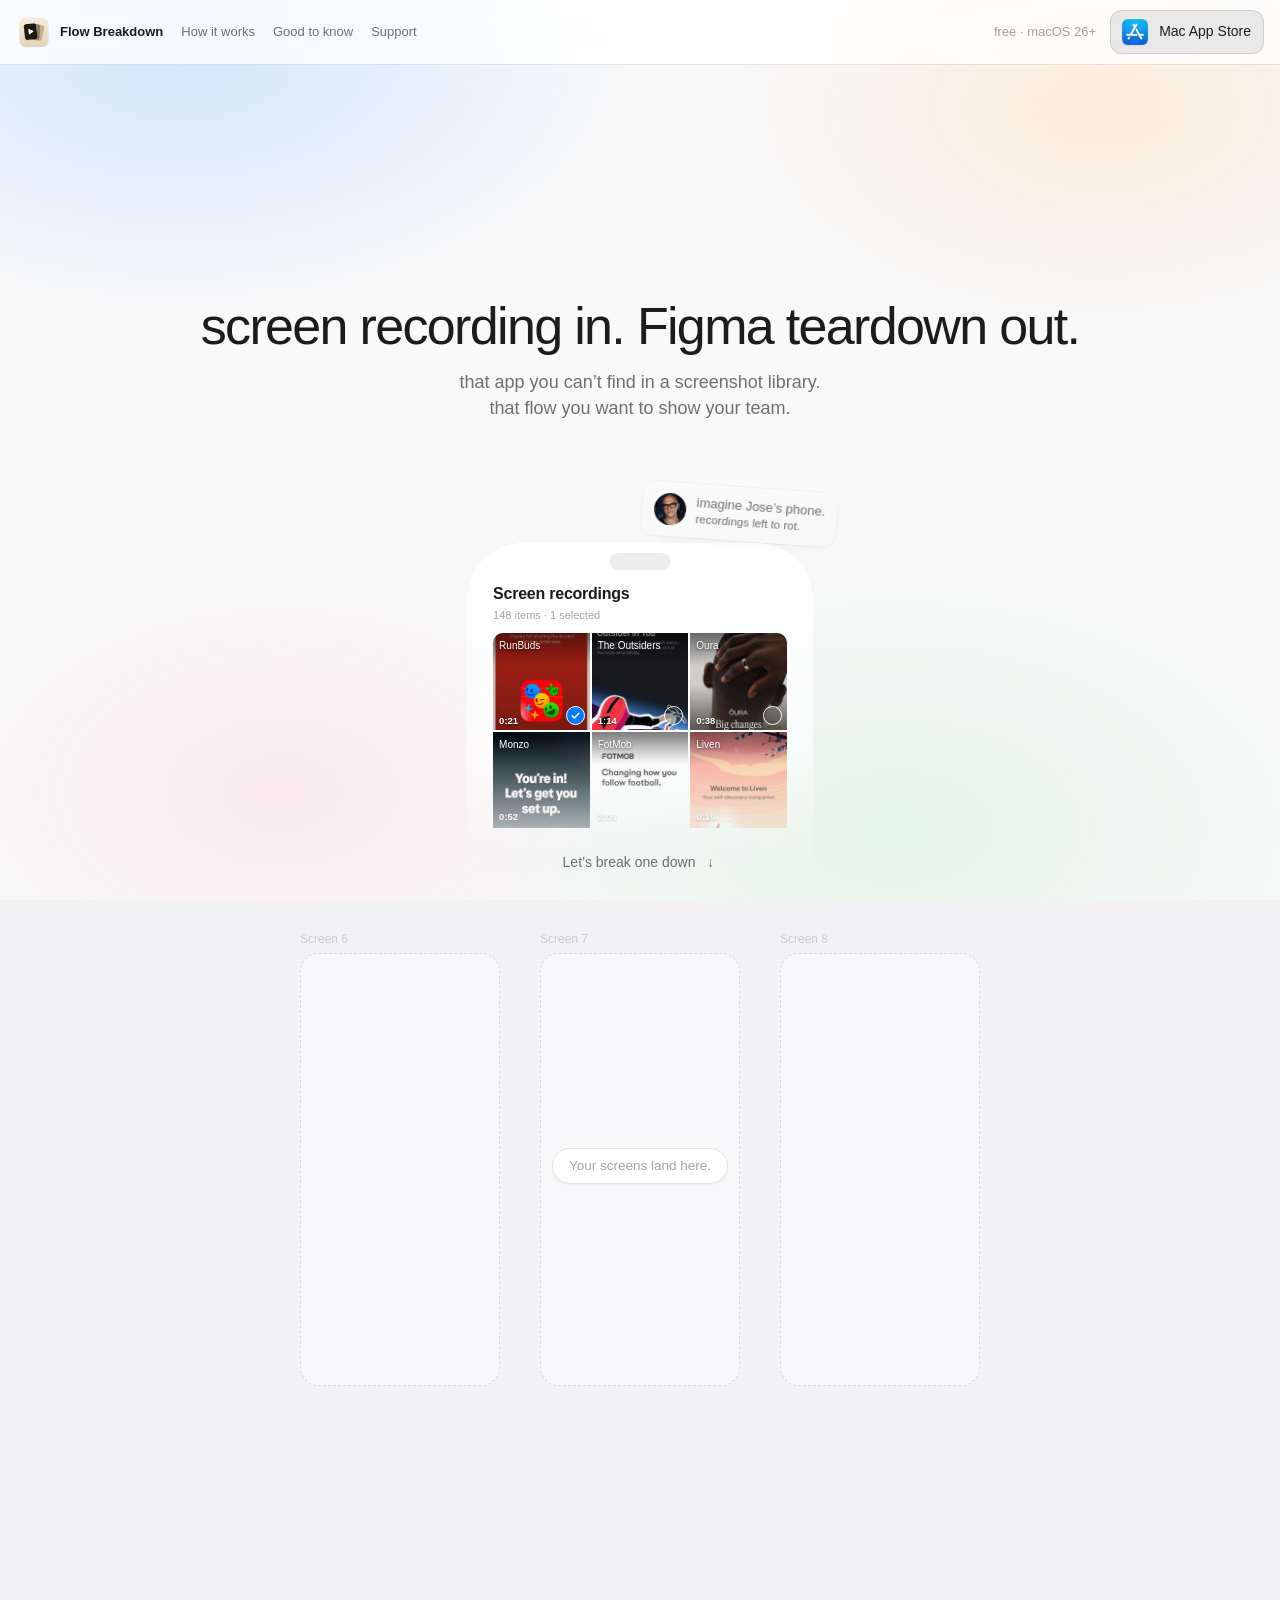
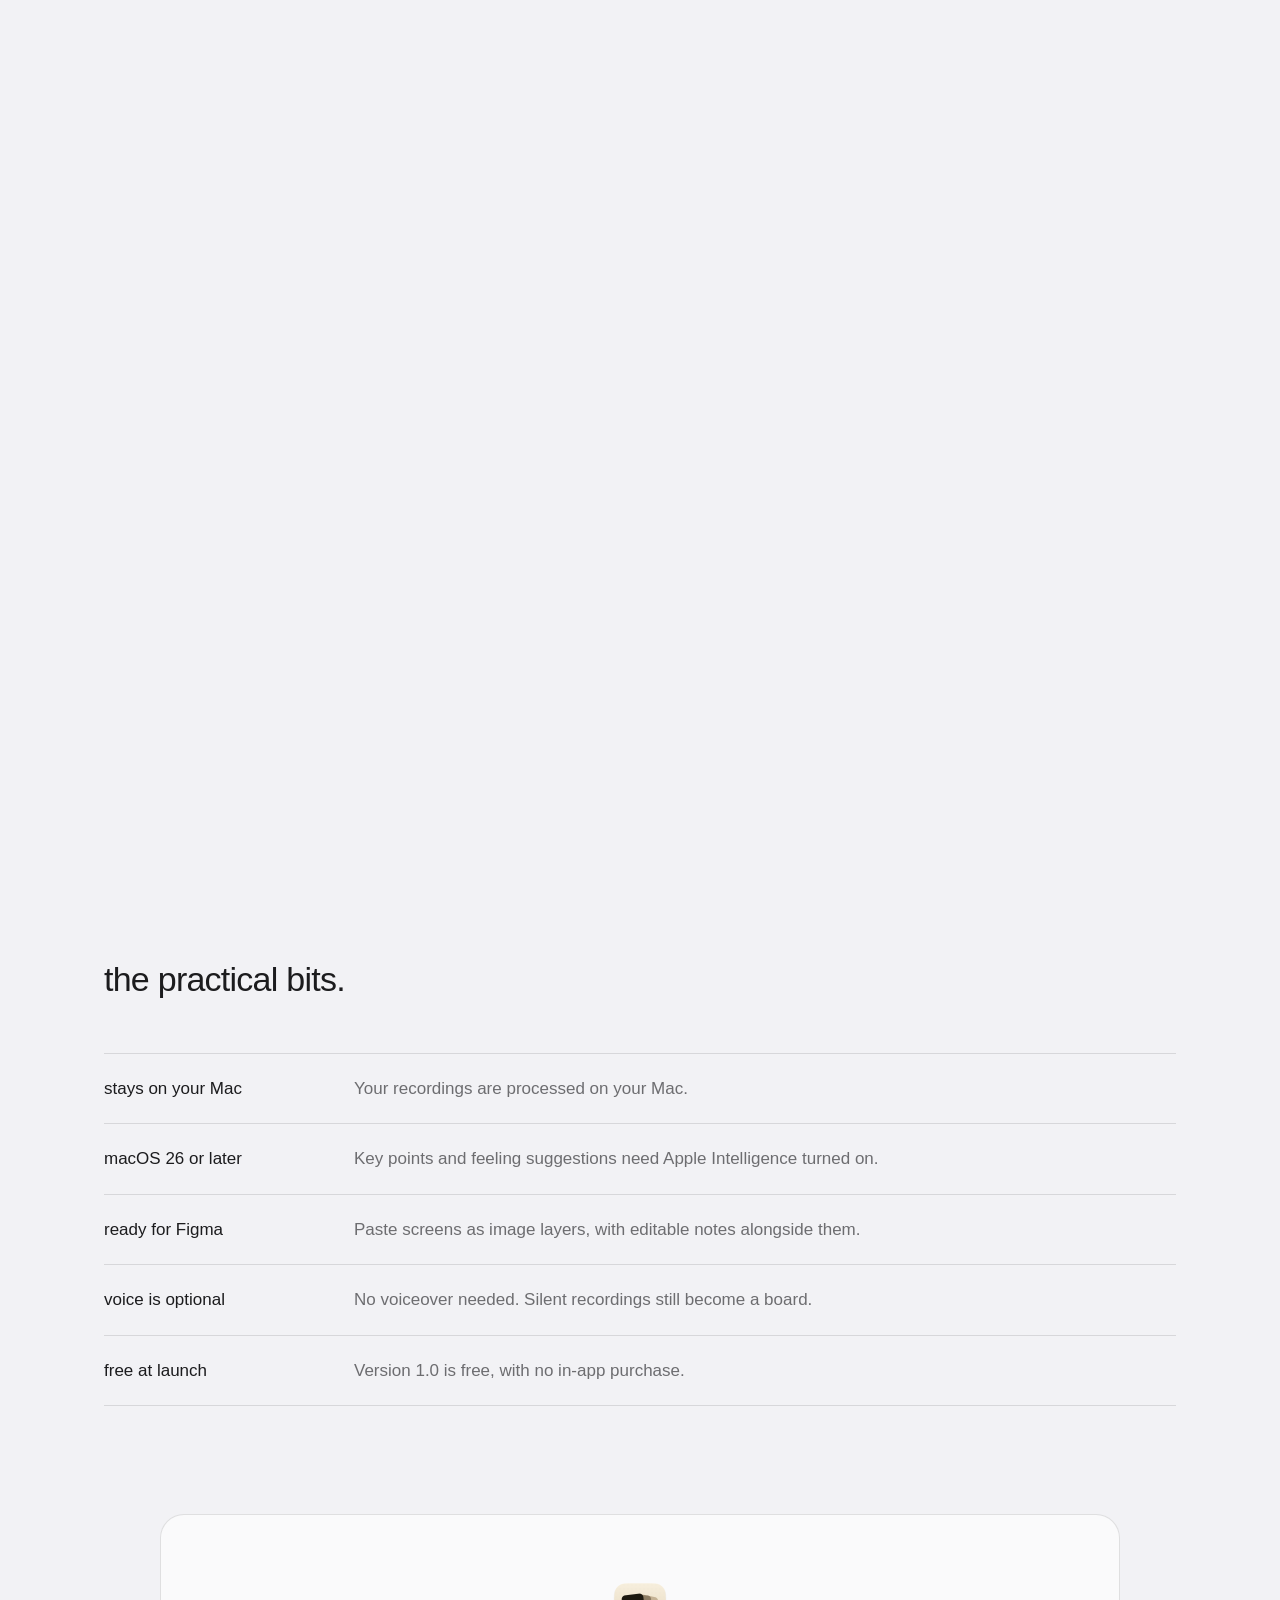
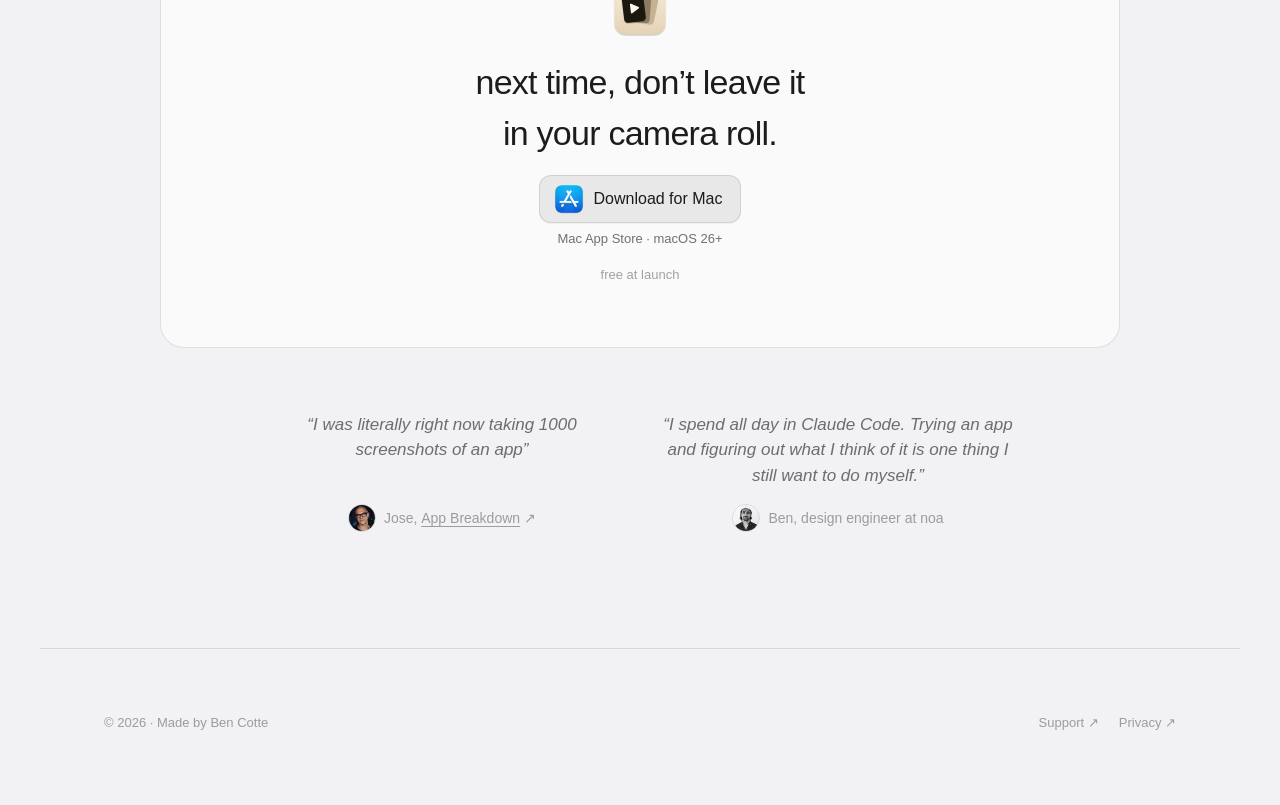
==== index.html @ a6677cf4 "Replace Ben’s testimonial with his personal take on trying apps" ====
<!doctype html>
<html lang="en">
<head>
<meta charset="utf-8">
<meta name="viewport" content="width=device-width, initial-scale=1">
<title>Flow Breakdown — screen recording in. Figma teardown out.</title>
<meta name="description" content="Turn screen recordings into screens you can study, annotate, and share with your team in Figma. Talk while recording to add transcribed notes and an emotion map. A Mac app, free at launch.">
<meta name="theme-color" content="#F2F2F5">
<link rel="icon" href="assets/icon.png">
<link rel="stylesheet" href="styles.css?v=289227aaf66d">
</head>
<body>

<!-- The site nav as a Mac menu bar: honest, because it is a Mac app. -->
<header class="menubar">
  <nav class="menus">
    <img class="mark" src="assets/icon.png" alt="" width="36" height="36">
    <span class="app">Flow Breakdown</span>
    <a href="#zone">How it works</a>
    <a href="#get">Good to know</a>
    <a href="https://bencodev.github.io/flow-breakdown-site/support.html">Support</a>
  </nav>
  <div class="status">
    <span class="req">free · macOS 26+</span>
    <a class="store-button" href="https://apps.apple.com/us/app/flow-breakdown/id6813535098" data-download data-store-link aria-label="Mac App Store — download Flow Breakdown">
      <img class="store-icon" src="assets/app-store-icon.png" alt="" width="32" height="32">
      <span data-download-label>Mac App Store</span>
    </a>
  </div>
</header>

<main>

  <section class="hero">
    <div class="hero-opening">
      <div class="promise">
        <h1>screen recording in. Figma teardown out.</h1>
        <p class="hero-intro">that app you can’t find in a screenshot library.<br>that flow you want to show your team.</p>
      </div>

      <!-- Recording picker: all three choices feed the same scroll-driven extraction. -->
      <div class="zone" id="zone">
        <div class="pin" id="pin">
          <div class="extract" id="extract">

            <!-- The app's own onboarding bevel: EmptyStateView.bevel —
                 an oversized phone bevel cropped by the window. -->
            <div class="bevel" id="phone">
              <i class="island" aria-hidden="true"></i>
              <div class="library">
                <div class="libhdr">
                  <div>
                    <b>Screen recordings</b>
                    <span>148 items · 1 selected</span>
                  </div>
                </div>
                <div class="roll" id="roll">
                  <button class="cell pick" type="button" data-pick="0"
                          aria-pressed="true"
                          aria-label="Use the RunBuds recording">
                    <img src="assets/th_rb1.jpg" alt="" width="200" height="200"><span class="app-name">RunBuds</span>
                    <b>0:21</b>
                    <i class="mark" aria-hidden="true"></i>
                  </button>
                  <button class="cell pick" type="button" data-pick="1"
                          aria-pressed="false"
                          aria-label="Use the The Outsiders recording">
                    <img src="assets/th_outsiders.jpg" alt="" width="200" height="200"><span class="app-name">The Outsiders</span>
                    <b>1:14</b>
                    <i class="mark" aria-hidden="true"></i>
                  </button>
                  <button class="cell pick" type="button" data-pick="2"
                          aria-pressed="false"
                          aria-label="Use the Oura recording">
                    <img src="assets/th_oura.jpg" alt="" width="200" height="200"><span class="app-name">Oura</span>
                    <b>0:38</b>
                    <i class="mark" aria-hidden="true"></i>
                  </button>
                  <figure class="cell"><img src="assets/th_monzo.jpg" alt="" width="200" height="200"><span class="app-name">Monzo</span><b>0:52</b></figure>
                  <figure class="cell"><img src="assets/th_fotmob.jpg" alt="" width="200" height="200"><span class="app-name">FotMob</span><b>2:06</b></figure>
                  <figure class="cell"><img src="assets/th_liven.jpg" alt="" width="200" height="200"><span class="app-name">Liven</span><b>0:19</b></figure>
                </div>
              </div>
            </div>

            <aside class="whose" aria-label="Example camera roll">
              <div class="whose-body">
                <img src="assets/jose.jpg" alt="" width="32" height="32">
                <span class="whose-copy">
                  <b>imagine Jose’s phone.</b>
                  <span>recordings left to rot.</span>
                </span>
              </div>
            </aside>

            <button class="narrative-link" id="breakdown" type="button"><span class="narrative-label">Let’s break one down</span><span class="narrative-arrow" aria-hidden="true"><span class="narrative-arrow-wheel"><span class="narrative-arrow-face" style="--arrow-face:0">↓</span><span class="narrative-arrow-face" style="--arrow-face:1">↓</span><span class="narrative-arrow-face" style="--arrow-face:2">↓</span><span class="narrative-arrow-face" style="--arrow-face:3">↓</span><span class="narrative-arrow-face" style="--arrow-face:4">↓</span><span class="narrative-arrow-face" style="--arrow-face:5">↓</span><span class="narrative-arrow-face" style="--arrow-face:6">↓</span><span class="narrative-arrow-face" style="--arrow-face:7">↓</span><span class="narrative-arrow-face" style="--arrow-face:8">↓</span><span class="narrative-arrow-face" style="--arrow-face:9">↓</span><span class="narrative-arrow-face" style="--arrow-face:10">↓</span><span class="narrative-arrow-face" style="--arrow-face:11">↓</span></span></span></button>
          </div>
        </div>
      </div>
    </div>

    <!-- The story: the stage pins while scroll drives the beats — voice, feelings,
         canvas, copy-to-figma. Every overlay is opacity:0 in CSS, so the no-JS
         page (and reduced motion) is simply the clean finished board. -->
    <div class="storyzone" id="storyzone">
      <div class="stage" id="stage">
        <div class="glass" id="glass" aria-hidden="true"></div>

        <!-- The end state, in HTML. JS rewinds it to the phone and plays forward. -->
        <div class="board" id="board">
            <svg class="lane" id="lane" aria-hidden="true"><path id="lanePath"></path></svg>
            <p class="waiting" id="waiting" aria-hidden="true">Your screens land here.</p>
            <ol class="flow" id="flow">
              <li class="slot">
                <span class="chip kept" style="--offset:0"><svg class="face" viewBox="0 0 20 20" aria-hidden="true"><circle cx="10" cy="10" r="10" fill="#34C759" fill-opacity="0.16"/><path d="M6 11.2L14 11.2Q14 15.6 10 15.6Q6 15.6 6 11.2Z" fill="var(--delighted)"/><path d="M5.2 8.8Q6.7 6.6 8.2 8.8M11.8 8.8Q13.3 6.6 14.8 8.8" fill="none" stroke="var(--delighted)" stroke-width="1.3" stroke-linecap="round" stroke-linejoin="round"/></svg>Delighted</span>
                <span class="label">Screen 6</span>
                <div class="cardbox">
                  <div class="ghost" aria-hidden="true"></div>
                  <div class="card" data-rot="-6.2" data-dx="-9" data-dy="5">
                    <img src="assets/card1.jpg" srcset="assets/card1.jpg 1x, assets/card1@2x.jpg 2x" alt="RunBuds — Screen 6" width="400" height="866">
                  </div>
                </div>
                <p class="note"><b>Voice · 0:12</b><span>“Oh, nice. That’s pretty cool.”</span></p>
              </li>
              <li class="slot">
                <span class="chip sug" style="--offset:12"><svg class="face" viewBox="0 0 20 20" aria-hidden="true"><circle cx="10" cy="10" r="10" fill="#FFCC00" fill-opacity="0.16"/><ellipse cx="7.6" cy="9.2" rx="1.1" ry="1.35" fill="var(--confused)"/><ellipse cx="12.4" cy="9.2" rx="1.1" ry="1.35" fill="var(--confused)"/><path d="M11.2 6.1L14.6 5.1M6.6 14Q8.4 12.4 10 13.4Q11.6 14.4 13.4 12.8" fill="none" stroke="var(--confused)" stroke-width="1.3" stroke-linecap="round" stroke-linejoin="round"/></svg>Confused</span>
                <span class="label">Screen 7</span>
                <div class="cardbox">
                  <div class="ghost" aria-hidden="true"></div>
                  <div class="card" data-rot="5.1" data-dx="7" data-dy="-6">
                    <img src="assets/card2.jpg" srcset="assets/card2.jpg 1x, assets/card2@2x.jpg 2x" alt="RunBuds — Screen 7" width="400" height="866">
                  </div>
                </div>
                <p class="note"><b>Voice · 0:15</b><span>“I’m not sure what this is about.”</span></p>
              </li>
              <li class="slot">
                <span class="chip kept" style="--offset:8"><svg class="face" viewBox="0 0 20 20" aria-hidden="true"><circle cx="10" cy="10" r="10" fill="#AEAEB2" fill-opacity="0.16"/><ellipse cx="7.6" cy="8.8" rx="1.1" ry="1.35" fill="var(--meh)"/><ellipse cx="12.4" cy="8.8" rx="1.1" ry="1.35" fill="var(--meh)"/><path d="M6.8 13.4L13.2 13.4" fill="none" stroke="var(--meh)" stroke-width="1.3" stroke-linecap="round" stroke-linejoin="round"/></svg>Meh</span>
                <span class="label">Screen 8</span>
                <div class="cardbox">
                  <div class="ghost" aria-hidden="true"></div>
                  <div class="card" data-rot="-2.8" data-dx="2" data-dy="8">
                    <img src="assets/card3.jpg" srcset="assets/card3.jpg 1x, assets/card3@2x.jpg 2x" alt="RunBuds — Screen 8" width="400" height="866">
                  </div>
                </div>
                <p class="note"><b>Voice · 0:17</b><span>“Okay, last step.”</span></p>
              </li>
            </ol>
          </div>

        <!-- beat 2 · voice -->
        <div class="focus" id="focus" aria-hidden="true">
          <b id="focusTime">Voice · 0:15</b>
          <q id="focusQuote">I’m not sure what this is about.</q>
          <svg class="wave" viewBox="0 0 216 32" aria-hidden="true"></svg>
        </div>

        <!-- beat 4 · annotations -->
        <i class="ring" id="ring" aria-hidden="true"></i>
        <svg class="arrow" id="arrow" viewBox="0 0 130 90" aria-hidden="true">
          <path d="M118 8 C 92 30, 50 34, 18 62 M30 52 L14 66 L34 70"
                fill="none" stroke-linecap="round" stroke-linejoin="round"/>
        </svg>
        <span class="scribble" id="scribble" aria-hidden="true">second confirm?</span>

        <!-- beat 5 · everything selected -->
        <div class="marquee" id="marquee" aria-hidden="true"><i></i><i></i><i></i><i></i></div>

        <div class="storyfoot">
          <p class="cap scap" data-beat="0">drop in a recording. get the flow, screen by screen.</p>
          <p class="cap scap" data-beat="1">your words, next to the right screen.</p>
          <p class="cap scap" data-beat="2">your reactions, mapped across the flow.</p>
          <p class="cap scap" data-beat="3">move things around. circle something. leave a thought.</p>
          <p class="cap scap" data-beat="4"><span class="copy-caption-desktop">one board to talk through with your team.</span><span class="copy-caption-mobile">now your turn.<br>get Flow Breakdown for Mac.</span></p>
          <button class="narrative-link story-next" id="story-next" type="button" hidden><span class="narrative-label" id="story-next-label">Talked while recording?</span><span class="narrative-arrow" aria-hidden="true"><span class="narrative-arrow-wheel"><span class="narrative-arrow-face" style="--arrow-face:0">↓</span><span class="narrative-arrow-face" style="--arrow-face:1">↓</span><span class="narrative-arrow-face" style="--arrow-face:2">↓</span><span class="narrative-arrow-face" style="--arrow-face:3">↓</span><span class="narrative-arrow-face" style="--arrow-face:4">↓</span><span class="narrative-arrow-face" style="--arrow-face:5">↓</span><span class="narrative-arrow-face" style="--arrow-face:6">↓</span><span class="narrative-arrow-face" style="--arrow-face:7">↓</span><span class="narrative-arrow-face" style="--arrow-face:8">↓</span><span class="narrative-arrow-face" style="--arrow-face:9">↓</span><span class="narrative-arrow-face" style="--arrow-face:10">↓</span><span class="narrative-arrow-face" style="--arrow-face:11">↓</span></span></span></button>
          <a class="store-button ctafig" id="ctafig" href="#download"><img class="store-icon" src="assets/figma-icon.png" alt="" width="34" height="34"><span id="ctalabel">Copy this example to Figma</span></a>
          <p class="cap copy-feedback" id="copy-feedback" role="status" hidden></p>
          <section class="post-copy" id="post-copy" aria-labelledby="your-turn" hidden>
            <p class="copy-confirmation" id="copy-confirmation" role="status"></p>
            <h2 id="your-turn" tabindex="-1">now your turn.</h2>
            <p class="your-recording">try it with your own recording.</p>
            <a class="store-button download-cta" href="https://apps.apple.com/us/app/flow-breakdown/id6813535098" data-download aria-label="Download for Mac — get Flow Breakdown on the Mac App Store">
              <img class="store-icon" src="assets/app-store-icon.png" alt="" width="30" height="30">
              <span data-download-label>Download for Mac</span>
            </a>
          </section>
          <div class="mates" aria-hidden="true">
            <span class="mate m1"><span class="p"><svg viewBox="0 0 14 16"><path d="M1 1l4.2 13 2.1-5.6L13 6.3Z"/></svg><i>Mia</i></span></span>
            <span class="mate m2"><span class="p"><svg viewBox="0 0 14 16"><path d="M1 1l4.2 13 2.1-5.6L13 6.3Z"/></svg><i>Sam</i></span></span>
            <span class="mate m3"><span class="p"><svg viewBox="0 0 14 16"><path d="M1 1l4.2 13 2.1-5.6L13 6.3Z"/></svg><i>Leo</i></span></span>
          </div>
        </div>
      </div>
    </div>
  </section>

  <section class="band" id="get">
    <h2>the practical bits.</h2>
    <dl class="details">
      <div><dt>stays on your Mac</dt><dd>Your recordings are processed on your Mac.</dd></div>
      <div><dt>macOS 26 or later</dt><dd>Key points and feeling suggestions need Apple Intelligence turned on.</dd></div>
      <div><dt>ready for Figma</dt><dd>Paste screens as image layers, with editable notes alongside them.</dd></div>
      <div><dt>voice is optional</dt><dd>No voiceover needed. Silent recordings still become a board.</dd></div>
      <div><dt>free at launch</dt><dd>Version 1.0 is free, with no in-app purchase.</dd></div>
    </dl>
  </section>

  <section class="band close" id="download">
    <div class="cta">
      <img src="assets/icon.png" alt="" width="64" height="64">
      <h2>next time, don’t leave it<br>in your camera roll.</h2>
      <div class="store-download">
        <a class="store-button download-cta" href="https://apps.apple.com/us/app/flow-breakdown/id6813535098" data-download aria-label="Download for Mac — get Flow Breakdown on the Mac App Store">
          <img class="store-icon" src="assets/app-store-icon.png" alt="" width="34" height="34">
          <span data-download-label>Download for Mac</span>
        </a>
        <p class="store-note">Mac App Store · macOS 26+</p>
      </div>
      <p class="fine">free at launch</p>
    </div>
    <div class="testimonials">
      <figure class="makernote">
        <blockquote>“I was literally right now taking 1000 screenshots of an app”</blockquote>
        <figcaption><img class="quote-avatar" src="assets/jose.jpg" alt="" width="28" height="28" loading="lazy"><span>Jose, <a class="quote-source" href="https://www.youtube.com/@appbreakdownshow" rel="noopener"><span>App Breakdown</span><span aria-hidden="true">↗</span></a></span></figcaption>
      </figure>
      <figure class="makernote">
        <blockquote>“I spend all day in Claude Code. Trying an app and figuring out what I think of it is one thing I still want to do myself.”</blockquote>
        <figcaption><img class="quote-avatar" src="assets/ben-x.jpg" alt="" width="28" height="28" loading="lazy"><span>Ben, design engineer at noa</span></figcaption>
      </figure>
    </div>
  </section>

</main>

<footer>
  <span>© 2026 · Made by Ben Cotte</span>
  <nav>
    <a href="https://bencodev.github.io/flow-breakdown-site/support.html">Support ↗</a>
    <a href="https://bencodev.github.io/flow-breakdown-site/privacy.html">Privacy ↗</a>
  </nav>
</footer>

<dialog class="download-dialog" id="download-dialog" aria-labelledby="download-title" aria-describedby="download-description">
  <div class="download-bar">
    <span>Get Flow Breakdown</span>
    <button type="button" class="download-close" aria-label="Close download dialog" autofocus>×</button>
  </div>
  <div class="download-body">
    <img src="assets/icon.png" alt="" width="48" height="48">
    <h2 id="download-title">Get Flow Breakdown</h2>
    <p id="download-description">It’s a Mac app. Email yourself a link for when you’re back at your desk.</p>
    <form id="download-email-form">
      <label for="download-email">Your email</label>
      <input id="download-email" name="email" type="email" placeholder="you@example.com" autocomplete="email" autocapitalize="off" spellcheck="false" required>
      <button class="btn" type="submit" id="download-send">Open email draft</button>
      <p class="download-help" id="download-help">Opens your email app with the link ready to send to yourself.</p>
    </form>
    <p class="download-feedback" id="download-feedback" role="status" aria-live="polite"></p>
  </div>
</dialog>
<script src="download.js?v=ec5cf0ee1be8"></script>
<script src="app.js?v=2d5b05ae2d62"></script>
</body>
</html>
---- styles.css ----
/* Flow Breakdown — landing v2
   Tokens are the app's own Glass kit values. Keep them in sync with
   macos/Sources/FlowBreakdown/Model/CanvasTypes.swift and the Figma kit. */

:root{
  --canvas:#F2F2F5;
  --surface:#FFFFFF;
  --ink:#1C1C1E;
  --ink-2:rgba(28,28,30,.62);
  --ink-3:rgba(28,28,30,.40);
  --line:rgba(28,28,30,.12);
  --dot:rgba(28,28,30,.16);          /* canvas/dot */
  --accent:#007AFF;                  /* accent/default */
  --lane:#8E8E93;                    /* Feelings.laneLineColor */
  --delighted:#34C759;
  --confused:#A8820A;                /* Feelings.meta ink, darkened for 20pt legibility */
  --meh:#7C7C80;
  --warn:#FF9500;
  --card-shadow:0 8px 22px rgba(0,0,0,.12);   /* SwiftUI radius:11 is a sigma; CSS blur ≈ 2× */
  --sans:-apple-system,"SF Pro Text","SF Pro Display","Helvetica Neue",Helvetica,Arial,sans-serif;
  --mono:ui-monospace,"SF Mono",Menlo,monospace;
  --round:ui-rounded,"SF Pro Rounded","SF Compact Rounded",var(--sans);

  --header-height:65px;
  --story-header-gap:clamp(24px,4svh,40px);
  --story-min-top:calc(var(--header-height) + var(--story-header-gap) + 24px);
  --story-footer-height:200px;
  --card-max:200px;          /* Figma: 200 × 433 */
  --card-ratio:2.165;        /* 433/200 — the ratio every card asset is cut to */
  /* Keep the canvas's 24px overhang clear of the menu, then fit the assets.
     114px covers labels/notes; the footer includes the complete copy follow-up. */
  --card-w:clamp(104px,calc((100svh - var(--story-min-top) - 114px - var(--story-footer-height) - 18px) / var(--card-ratio)),var(--card-max));
  --card-h:calc(var(--card-w) * var(--card-ratio));
  --gap:40px;
  --pad:clamp(20px,5vw,120px);
  --milk:rgba(255,255,255,.5);       /* the frost sheet's own body */
}

@media (prefers-color-scheme:dark){
  :root:not([data-theme="light"]){
    --canvas:#161618; --surface:#212124; --ink:#F2F2F5;
    --ink-2:rgba(242,242,245,.62); --ink-3:rgba(242,242,245,.38);
    --line:rgba(242,242,245,.14); --dot:rgba(242,242,245,.14);
    --accent:#0A84FF; --lane:#98989E; --confused:#E0B341; --meh:#9B9BA0;
    --card-shadow:0 10px 26px rgba(0,0,0,.5);
    --milk:rgba(20,20,23,.55);
  }
}
:root[data-theme="dark"]{
  --canvas:#161618; --surface:#212124; --ink:#F2F2F5;
  --ink-2:rgba(242,242,245,.62); --ink-3:rgba(242,242,245,.38);
  --line:rgba(242,242,245,.14); --dot:rgba(242,242,245,.14);
  --accent:#0A84FF; --lane:#98989E; --confused:#E0B341; --meh:#9B9BA0;
  --card-shadow:0 10px 26px rgba(0,0,0,.5);
  --milk:rgba(20,20,23,.55);
}

*{box-sizing:border-box;margin:0;padding:0}
html{scroll-behavior:smooth}
html,body{overflow-x:clip}   /* the screen strip runs past the viewport */

/* Soft colour and a milk tint form a static background. A viewport-sized live
   backdrop blur forced the browser to recompose it alongside every scroll frame.
   Keep real backdrop blur local to the menu and small credit card. */
body{
  isolation:isolate;
  background:var(--canvas);
  color:var(--ink);
  font-family:var(--sans);
  -webkit-font-smoothing:antialiased;
  line-height:1.5;
}
body::before{
  content:"";position:fixed;inset:0;z-index:-1;pointer-events:none;
  background:
    linear-gradient(var(--milk),var(--milk)),
    radial-gradient(52% 42% at 14% 6%,  rgba(0,122,255,.32), transparent 68%),
    radial-gradient(44% 38% at 86% 12%, rgba(255,149,0,.26), transparent 66%),
    radial-gradient(50% 42% at 70% 92%, rgba(52,199,89,.22), transparent 66%),
    radial-gradient(40% 36% at 22% 88%, rgba(255,45,85,.14), transparent 66%);
}
img{max-width:100%;display:block}
a{color:inherit}
button,a{touch-action:manipulation}
:focus-visible{outline:2px solid var(--accent);outline-offset:3px;border-radius:4px}
[id]{scroll-margin-top:76px}   /* anchors clear the sticky menu bar */

/* ── menu bar ───────────────────────────────── */
.menubar{
  position:sticky;top:0;z-index:60;
  display:flex;align-items:center;justify-content:space-between;gap:16px;
  min-height:var(--header-height);padding:10px 16px;
  background:color-mix(in srgb,var(--surface) 78%,transparent);
  backdrop-filter:saturate(180%) blur(20px);
  -webkit-backdrop-filter:saturate(180%) blur(20px);
  border-bottom:1px solid var(--line);
  font-size:13px;
}
.menus{display:flex;align-items:center;gap:18px;min-width:0}
.menus .mark{width:36px;height:36px;max-width:none;object-fit:contain;flex:none;margin-right:-10px}
.menus .app{font-weight:600;white-space:nowrap}
.menus a{color:var(--ink-2);text-decoration:none}
.status{display:flex;align-items:center;gap:14px;white-space:nowrap}
.status .req{color:var(--ink-3)}
.store-button{display:inline-flex;align-items:center;justify-content:center;gap:8px;
  min-height:44px;padding:5px 12px 5px 8px;flex:none;white-space:nowrap;
  border:1px solid var(--line);border-radius:12px;text-decoration:none;
  background:color-mix(in srgb,var(--ink) 10%,var(--surface));color:var(--ink);
  font:inherit;font-size:14px;font-weight:500;line-height:1.25;cursor:pointer;
  box-shadow:0 1px 1px rgba(0,0,0,.04)}
.store-button .store-icon{width:32px;height:32px;max-width:none;flex:none}
.store-button:active{background:color-mix(in srgb,var(--ink) 18%,var(--surface));transform:scale(.98)}
@media (hover:hover) and (pointer:fine){
  .store-button:hover{background:color-mix(in srgb,var(--ink) 15%,var(--surface));border-color:color-mix(in srgb,var(--ink) 22%,transparent)}
}
@media (prefers-reduced-motion:no-preference){
  .store-button{transition:background-color .16s ease,border-color .16s ease,transform .16s ease}
}
@media (max-width:900px){.status .req{display:none}}
@media (max-width:640px){
  .menus{gap:10px}
  .menus .mark{width:32px;height:32px;margin-right:0}
  .menus a{display:none}
}
@media (max-width:380px){
  .menubar{padding-inline:10px;gap:8px}
  .menus{gap:6px}
  .menus .app{font-size:12px}
  .menubar .store-button{font-size:12px}
  .menubar .store-icon{width:28px;height:28px}
}

/* ── shared ───────────────────────────────── */
.btn{
  display:inline-block;border:0;cursor:pointer;
  font:inherit;font-size:16px;font-weight:500;
  color:#fff;background:var(--accent);
  min-height:44px;padding:13px 24px;border-radius:10px;text-decoration:none;
}
.btn:active{transform:scale(.97)}
.download-cta{min-height:48px;padding:6px 18px 6px 12px;font-size:16px}
.download-cta .store-icon{width:34px;height:34px}
.store-download{display:flex;flex-direction:column;align-items:center;gap:6px}
.store-note{font-size:13px;color:var(--ink-2);line-height:20px}
/* Continuations read as the next sentence, with a comfortable invisible target. */
.narrative-link{display:inline-flex;align-items:center;justify-content:center;gap:8px;
  min-height:44px;padding:10px 12px;border:0;background:none;color:var(--ink-2);
  font:inherit;font-size:14px;font-weight:400;cursor:pointer;text-decoration:none}
.narrative-link[hidden]{display:none}
.narrative-arrow{--arrow-radius:2.6em;position:relative;display:block;flex:none;width:1em;height:1.4em;
  color:var(--ink-2);text-decoration:none;overflow:hidden;perspective:400px}
.narrative-arrow-wheel{position:absolute;inset:0;transform-style:preserve-3d;
  transform:translateZ(calc(-1 * var(--arrow-radius))) rotateX(0deg)}
.narrative-arrow-face{position:absolute;inset:0;display:grid;place-items:center;
  line-height:1;backface-visibility:hidden;-webkit-backface-visibility:hidden;
  transform:rotateX(calc(var(--arrow-face) * 30deg)) translateZ(var(--arrow-radius))}
@media (hover:hover) and (pointer:fine){
  .narrative-link:hover{color:var(--ink)}
  .narrative-link:hover > .narrative-label{text-decoration:underline;text-underline-offset:4px}
}
@media (prefers-reduced-motion:no-preference){
  .narrative-link.arrow-visible .narrative-arrow-wheel{
    animation:narrative-arrow-roll 1.2s cubic-bezier(.65,0,.35,1) infinite}
  /* Twelve identical faces make each 30-degree reset visually seamless. */
  @keyframes narrative-arrow-roll{
    from{transform:translateZ(calc(-1 * var(--arrow-radius))) rotateX(0deg)}
    to{transform:translateZ(calc(-1 * var(--arrow-radius))) rotateX(-30deg)}
  }
}
.fine{font-size:13px;color:var(--ink-3)}
.lede{color:var(--ink-2);max-width:62ch}
h1,h2,h3{text-wrap:balance;letter-spacing:-.02em;font-weight:500}

/* ── hero ───────────────────────────────── */
.hero-opening{
  display:flex;flex-direction:column;
  min-height:calc(100svh - var(--header-height));
  padding-top:clamp(52px,calc(100svh - 680px),148px);
  padding-bottom:16px;
}
.promise{display:flex;flex:1;flex-direction:column;align-items:center;justify-content:center;gap:15px;text-align:center;width:100%;
  max-width:1200px;margin:0 auto;padding:0 var(--pad)}
h1{font-size:clamp(32px,4.4vw,52px);line-height:1.08;letter-spacing:-.032em;font-weight:500}
.hero-intro{max-width:48ch;color:var(--ink-2);font-size:clamp(16px,1.5vw,18px);
  line-height:1.45;text-wrap:balance}

/* The promise takes the remaining opening space, seating the phone and its
   invitation at the bottom of the viewport without absolute positioning. */
.zone{
  position:relative;flex:none;margin-top:clamp(24px,4svh,40px);
  display:flex;flex-direction:column;justify-content:center;
}
.pin{display:flex;justify-content:center}
@media (max-width:720px){
  .hero-opening{padding-top:clamp(44px,8svh,72px)}
  .zone{margin-top:36px}
}
@media (max-width:720px) and (max-height:700px){
  .hero-opening{padding-top:28px}
}
@media (max-width:360px) and (max-height:700px){
  .hero-intro{font-size:15px}
}
@media (max-height:700px){
  /* The copy needs clear space above the card when there is little flex room. */
  .zone{margin-top:70px}
}

/* ── the story: a sticky stage inside a tall zone.
   During the flight the stage is still in flow (deltas to the phone hold);
   it pins at --stagetop and the remaining slack drives beats 2–5. ── */
.storyzone{position:relative}
.armed .storyzone::after{content:"";display:block;height:2400px}
.stage{
  /* Reserve the follow-up before copying, so success never moves the canvas.
     The top clearance is a floor: fitting the footer must never override it. */
  --stage-height:calc(var(--card-h) + 114px + var(--story-footer-height));
  --stagetop:max(var(--story-min-top), calc((100svh - var(--stage-height)) / 2 + 48px));
  position:sticky;top:var(--stagetop);
  max-width:1200px;margin:0 auto;padding:0 var(--pad);
}
.storyfoot{position:relative;height:var(--story-footer-height);margin-top:14px}
.scap{
  position:absolute;left:50%;top:46px;translate:-50% 0;width:min(52ch,100%);white-space:normal;
  opacity:0;margin:0;
}
.scap[data-beat="0"]{opacity:1}                 /* no-JS: the plain caption */
.copy-caption-mobile{display:none}
@media (hover:none) and (pointer:coarse){
  .copy-caption-desktop{display:none}
  .copy-caption-mobile{display:block}
  .storyfoot .ctafig{top:108px}
}
.story-next{position:absolute;left:50%;top:80px;translate:-50% 0;white-space:nowrap}
.ctafig{position:absolute;left:50%;top:80px;translate:-50% 0;
  opacity:0;visibility:hidden;pointer-events:none;font-size:15px;
  min-width:264px;max-width:100%;min-height:48px;padding:6px 18px 6px 12px}
.ctafig .store-icon{width:34px;height:34px}
.ctafig[aria-busy="true"]{cursor:progress}
.copy-feedback{position:absolute;top:46px;left:50%;translate:-50% 0;width:min(52ch,100%)}
.post-copy{position:absolute;top:46px;left:50%;translate:-50% 0;width:min(440px,100%);
  display:flex;flex-direction:column;align-items:center;gap:8px;text-align:center}
.post-copy[hidden],.copy-feedback[hidden]{display:none}
.copy-confirmation{font-size:13.5px;line-height:20px;color:var(--ink-2);text-wrap:balance}
.post-copy h2{font-size:22px;line-height:1.2}
.your-recording{font-size:14px;line-height:20px;color:var(--ink-2)}
.post-copy .download-cta{font-size:15px;padding:6px 16px 6px 10px;min-height:44px}
.post-copy .store-icon{width:30px;height:30px}
.post-copy:not([hidden]) ~ .mates{display:none}
@media (max-width:720px){
  .story-next,.ctafig{top:100px}
  .storyfoot .mates{display:none}
}
@media (prefers-reduced-motion:no-preference){
  .post-copy:not([hidden]){animation:post-copy-appear 180ms ease-out}
  @keyframes post-copy-appear{from{opacity:0;transform:translateY(4px)}to{opacity:1;transform:translateY(0)}}
}

/* teammates' cursors — they are waiting for the paste */
.mates{position:absolute;inset:0;pointer-events:none}
.mate{position:absolute;opacity:0;transition:opacity .28s ease,transform .38s cubic-bezier(.2,.75,.25,1)}
.mate .p{display:inline-flex;align-items:flex-start;gap:2px;animation:idle 3.6s ease-in-out infinite alternate}
.mate svg{width:14px;height:16px}
.mate i{font-style:normal;font-size:11px;font-weight:500;color:#fff;
  padding:2px 7px;border-radius:4px 10px 10px 10px;margin-top:10px;line-height:1.4}
.mate.m1{left:calc(50% - 194px);top:80px;transform:translate(-18px,-12px)}
.mate.m2{left:calc(50% + 146px);top:76px;transform:translate(20px,-10px)}
.mate.m3{left:calc(50% + 96px);top:138px;transform:translate(16px,14px)}
.mate.m1 svg{fill:#7B61FF}.mate.m1 i{background:#7B61FF}
.mate.m2 svg{fill:#0FA958}.mate.m2 i{background:#0FA958}
.mate.m3 svg{fill:#FF8577}.mate.m3 i{background:#FF8577}
.mate.m2 .p{animation-delay:-1.2s}
.mate.m3 .p{animation-delay:-2.3s}
@keyframes idle{
  from{transform:translate(0,0)}
  33%{transform:translate(2.5px,-2px)}
  66%{transform:translate(-2px,1.5px)}
  to{transform:translate(1.5px,2.5px)}
}
@media (hover:hover) and (pointer:fine){
  .ctafig:hover ~ .mates .mate,.ctafig:focus-visible ~ .mates .mate{opacity:1;transform:translate(0,0)}
}

/* the CANVAS container, arriving at beat 4 — the app's own surface:
   cream with the dot grid, lifted off the glass page by an ambient shadow. */
.glass{
  position:absolute;left:50%;top:-24px;translate:-50% 0;
  width:min(820px,96%);height:calc(100% - var(--story-footer-height) + 34px);
  border-radius:30px;
  background-color:var(--canvas);
  background-image:radial-gradient(var(--dot) 1px,transparent 1px);
  background-size:20px 20px;
  box-shadow:
    inset 0 1px 0 rgba(255,255,255,.8),
    0 0 0 1px rgba(0,0,0,.07),
    0 24px 60px -12px rgba(0,0,0,.18);
  opacity:0;pointer-events:none;
}
:root:not([data-theme="light"]) .glass,:root[data-theme="dark"] .glass{
  box-shadow:
    inset 0 1px 0 rgba(255,255,255,.08),
    0 0 0 1px rgba(0,0,0,.35),
    0 24px 60px -12px rgba(0,0,0,.5);
}

/* beat 2 · the audio focus card */
.focus{
  position:absolute;left:50%;top:190px;translate:-50% 0;z-index:6;
  width:min(480px,92%);padding:16px 20px 18px;border-radius:14px;
  background:var(--surface);border:1px solid var(--line);
  box-shadow:0 10px 28px rgba(0,0,0,.14);
  opacity:0;pointer-events:none;
}
.focus b{display:block;font-size:10px;font-weight:600;color:var(--warn);letter-spacing:.04em}
.focus q{quotes:"“" "”";display:block;font-size:20px;line-height:1.3;margin-top:4px}
.focus .wave{display:block;width:216px;height:32px;margin-top:12px}

/* beat 4 · annotations */
.ring{
  position:absolute;left:calc(50% + var(--card-w) * .475 + var(--gap) + 28px);
  top:calc(var(--card-h) * .92 + 74px);z-index:7;
  width:calc(var(--card-w) * .8);height:calc(var(--card-w) * .23);
  border:3px solid var(--warn);border-radius:50%;
  rotate:-2deg;opacity:0;pointer-events:none;
}
.arrow{position:absolute;left:calc(50% + var(--card-w) + var(--gap) + 28px);top:94px;z-index:7;
  width:120px;height:calc(var(--card-h) * .762);overflow:visible;opacity:0;pointer-events:none}
.arrow path{stroke:var(--warn);stroke-width:3;vector-effect:non-scaling-stroke}
.scribble{
  position:absolute;left:calc(50% + var(--card-w) + var(--gap));top:56px;z-index:7;
  font-family:var(--round);font-size:16px;color:var(--warn);rotate:-3deg;
  white-space:nowrap;opacity:0;pointer-events:none;
}

/* beat 5 · everything selected */
.marquee{
  position:absolute;left:50%;top:-12px;translate:-50% 0;z-index:8;
  width:min(860px,98%);height:calc(100% - var(--story-footer-height) + 26px);
  border:2px solid #0D99FF;opacity:0;pointer-events:none;
}
.marquee i{position:absolute;width:8px;height:8px;background:#fff;border:1px solid #0D99FF}
.marquee i:nth-child(1){left:-5px;top:-5px}
.marquee i:nth-child(2){right:-5px;top:-5px}
.marquee i:nth-child(3){left:-5px;bottom:-5px}
.marquee i:nth-child(4){right:-5px;bottom:-5px}

/* while the canvas beat is live, the layers are really grabbable */
.canvasmode .card{cursor:grab;touch-action:none}
.canvasmode .card:active{cursor:grabbing}
.extract{
  position:relative;
  display:flex;flex-direction:column;align-items:center;gap:clamp(12px,1.6vh,18px);
  width:100%;max-width:1200px;margin:0 auto;padding:0 var(--pad);
}
.cap{font-size:13.5px;color:var(--ink-3);text-align:center;max-width:52ch}
/* Read the narrative before the quieter invitation underneath it. */
.cap.scap{font-size:16px;line-height:1.5;color:var(--ink);text-wrap:balance}

/* A small story annotation sits across the phone's upper-right rim.
   Outside the bevel, its text and the phone's notch stay clear. */
.whose{
  position:absolute;z-index:2;top:-56px;
  right:max(20px,calc(50% - clamp(140px,13.5vw,190px) - 24px));
  rotate:4deg;
  font-family:var(--round);border-radius:14px;
  background:linear-gradient(155deg,
    color-mix(in srgb,var(--surface) 38%,transparent),
    color-mix(in srgb,var(--surface) 20%,transparent));
  backdrop-filter:blur(24px) saturate(150%);
  -webkit-backdrop-filter:blur(24px) saturate(150%);
  box-shadow:inset 0 1px 0 rgba(255,255,255,.5),
    0 0 0 1px color-mix(in srgb,var(--ink) 3%,transparent),
    0 4px 16px -10px rgba(0,0,0,.14);
}
/* Fine, static grain gives the small glass surface a frosted texture. */
.whose::before{content:"";position:absolute;inset:0;border-radius:inherit;
  pointer-events:none;opacity:.05;
  background-image:url("data:image/svg+xml,%3Csvg xmlns='http://www.w3.org/2000/svg' width='128' height='128'%3E%3Cfilter id='grain'%3E%3CfeTurbulence type='fractalNoise' baseFrequency='.8' numOctaves='3' stitchTiles='stitch'/%3E%3CfeColorMatrix type='saturate' values='0'/%3E%3C/filter%3E%3Crect width='100%25' height='100%25' filter='url(%23grain)'/%3E%3C/svg%3E")}
#breakdown{margin-top:-42px;position:relative;z-index:3}
.whose-body{position:relative;display:flex;align-items:center;gap:10px;
  min-height:54px;padding:10px 12px;border-radius:inherit;
  font-size:11.5px;font-weight:500;line-height:1.38;
  color:var(--ink-2);white-space:nowrap}
.whose img{width:32px;height:32px;border-radius:50%;object-fit:cover;flex:none}
.whose-copy{display:flex;flex-direction:column}
.whose b{font-size:13px;font-weight:400;color:var(--ink-2)}
@media (hover:hover) and (pointer:fine){
  .menus a:hover{color:var(--ink)}
  .btn:hover{filter:brightness(1.06)}
}

/* The app's onboarding bevel — EmptyStateView.bevel.
   A white wash, a white inner line, a lit top rim and a faint dark outer line.
   Oversized and cropped, exactly as the app crops it against the window. */
.bevel{
  --bw:clamp(280px,27vw,380px);
  position:relative;z-index:1;
  width:var(--bw);
  height:calc(var(--bw) * 0.94);                 /* selectable row + a decorative row in the fade */
  border-radius:calc(var(--bw) * 0.157) calc(var(--bw) * 0.157) 0 0;  /* 107/680; the bottom dissolves, so no corners there */
  background:linear-gradient(to bottom,
    color-mix(in srgb,var(--surface) 92%,transparent),
    color-mix(in srgb,var(--surface) 62%,transparent));
  box-shadow:
    inset 0 0 0 1px rgba(255,255,255,.55),
    inset 0 1.5px 0 rgba(255,255,255,.9),
    0 0 0 1px rgba(0,0,0,.05);
  -webkit-mask-image:linear-gradient(to bottom,#000 0,#000 60%,transparent 100%);
  mask-image:linear-gradient(to bottom,#000 0,#000 60%,transparent 100%);
}
:root:not([data-theme="light"]) .bevel,
:root[data-theme="dark"] .bevel{
  background:linear-gradient(to bottom,
    color-mix(in srgb,var(--surface) 88%,transparent),
    color-mix(in srgb,var(--surface) 55%,transparent));
  box-shadow:
    inset 0 0 0 1px rgba(255,255,255,.12),
    inset 0 1.5px 0 rgba(255,255,255,.18),
    0 0 0 1px rgba(0,0,0,.2);
}
.island{
  position:absolute;left:50%;translate:-50% 0;
  top:calc(var(--bw) * 0.029);
  width:17.6%;height:calc(var(--bw) * 0.05);
  border-radius:999px;background:color-mix(in srgb,var(--ink) 8%,transparent);
}

/* the recordings, on the bevel's own surface */
.library{position:absolute;left:7.5%;right:7.5%;top:calc(var(--bw) * 0.115);}
.libhdr{margin-bottom:9px}
.libhdr b{display:block;font-size:clamp(13px,1.35vw,16px);font-weight:600;letter-spacing:-.015em}
.libhdr span{display:block;font-size:clamp(9px,1vw,11px);color:var(--ink-3);margin-top:1px}
.roll{display:grid;grid-template-columns:repeat(3,1fr);gap:2px;
  border-radius:10px 10px 0 0;overflow:hidden}
.cell{position:relative;margin:0;padding:0;border:0;background:none;display:block}
.cell.pick{cursor:pointer}
.cell.pick:focus-visible{outline:2px solid var(--accent);outline-offset:-2px;border-radius:2px}
/* the selection control: a ring when unpicked, a filled check when picked */
.cell .mark{
  position:absolute;right:5px;bottom:5px;
  width:19px;height:19px;border-radius:50%;
  background:rgba(0,0,0,.18);border:1.5px solid #fff;
  display:grid;place-items:center;
  transition:background .15s linear;
}
.cell .mark::after{
  content:"";width:9px;height:9px;
  background:#fff;opacity:0;
  -webkit-mask:url("data:image/svg+xml,%3Csvg xmlns='http://www.w3.org/2000/svg' viewBox='0 0 12 12'%3E%3Cpath d='M1.5 6.4l3 3 6-6.4' fill='none' stroke='%23000' stroke-width='2' stroke-linecap='round' stroke-linejoin='round'/%3E%3C/svg%3E") center/contain no-repeat;
  mask:url("data:image/svg+xml,%3Csvg xmlns='http://www.w3.org/2000/svg' viewBox='0 0 12 12'%3E%3Cpath d='M1.5 6.4l3 3 6-6.4' fill='none' stroke='%23000' stroke-width='2' stroke-linecap='round' stroke-linejoin='round'/%3E%3C/svg%3E") center/contain no-repeat;
  transition:opacity .15s linear;
}
.cell.pick[aria-pressed="true"] .mark{background:var(--accent)}
.cell.pick[aria-pressed="true"] .mark::after{opacity:1}
.cell img{width:100%;height:auto;aspect-ratio:1;object-fit:cover;display:block}
.cell .app-name{position:absolute;top:0;left:0;right:0;padding:6px 6px 14px;
  color:#fff;font-size:10px;line-height:13px;font-weight:500;text-align:left;
  background:linear-gradient(rgba(0,0,0,.5),transparent);
  text-shadow:0 1px 3px rgba(0,0,0,.65);pointer-events:none}
.cell b{position:absolute;left:6px;bottom:4px;color:#fff;font-size:9.5px;font-weight:600;
  text-shadow:0 1px 2px rgba(0,0,0,.55)}

/* the board — this is the END state, rendered in HTML */
.board{position:relative;width:100%;display:flex;justify-content:center;z-index:2}
.lane{position:absolute;inset:0;width:100%;height:100%;overflow:visible;pointer-events:none;z-index:4}
.lane path{fill:none;stroke:var(--lane);stroke-width:1.5;stroke-dasharray:4 4}
.flow{list-style:none;display:flex;gap:var(--gap);justify-content:center;padding:30px 0 0}
.slot{position:relative;width:var(--card-w);display:flex;flex-direction:column}
.chip{
  position:absolute;left:50%;translate:-50% 0;top:calc(-40px + var(--offset) * 1px);
  display:inline-flex;align-items:center;gap:6px;white-space:nowrap;
  background:var(--surface);border:1px solid var(--line);border-radius:999px;
  height:24px;padding:0 12px 0 2px;font-size:13px;font-weight:500;line-height:1;
  box-shadow:0 1px 2px rgba(0,0,0,.08);z-index:5;
}
.chip.sug{border-style:dashed;box-shadow:none}
.chip .face{width:20px;height:20px;flex:none}

.label{font-size:12px;color:var(--ink-3);margin-bottom:5px}
/* the row continues — with the flow's REAL screens. JS builds them from the
   recording's extras; opacity falls with distance from the chosen three, which
   is the left/right gradient. Without JS they simply don't exist. */
.xtra{
  position:absolute;top:53px;width:var(--card-w);height:var(--card-h);
  border-radius:19px;overflow:hidden;opacity:0;pointer-events:none;z-index:1;
  border:1px solid rgba(0,0,0,.08);
}
.xtra img{width:100%;height:100%;object-fit:cover}
/* Names the empty board. On a plate, so it reads as a note about the whole
   canvas and not as a caption belonging to the middle slot it sits over. */
.waiting{position:absolute;left:50%;top:50%;translate:-50% -50%;z-index:3;
  margin:0;padding:7px 16px;border-radius:999px;
  background:var(--surface);border:1px solid var(--line);
  box-shadow:0 1px 2px rgba(0,0,0,.05);
  font-size:13.5px;color:var(--ink-3);text-align:center;
  white-space:nowrap;pointer-events:none;opacity:0}
.armed .waiting{opacity:1}
.cardbox{position:relative;width:var(--card-w);height:var(--card-h)}
.ghost{position:absolute;inset:0;border-radius:19px;
  border:1px dashed color-mix(in srgb, var(--ink) 14%, transparent);
  background:color-mix(in srgb, var(--surface) 46%, transparent);
  opacity:0;transition:none}
.armed .ghost{opacity:1}
.armed .card{
  position:absolute;inset:0;width:var(--card-w);height:var(--card-h);
  border-radius:19px;overflow:hidden;
  border:1px solid rgba(0,0,0,.08);
  box-shadow:var(--card-shadow);
  transform-origin:50% 50%;
}
.card img{width:100%;height:100%;object-fit:cover;aspect-ratio:400 / 866;display:block}
.note{                                   /* Figma / app Voice Note: 236 × 35 */
  width:calc(var(--card-w) + 36px);margin:10px 0 0 -18px;
  background:var(--surface);
  border:1px solid var(--line);border-radius:9px;padding:4px 9px;
  box-shadow:0 1px 3px rgba(0,0,0,.09);
}
.note b{display:block;font-size:8px;font-weight:600;color:var(--warn);letter-spacing:.04em;line-height:1.3}
.note span{display:block;font-size:11px;line-height:1.3;margin-top:1px;white-space:nowrap;
  overflow:hidden;text-overflow:ellipsis}

/* Small screens: the canvas is wider than the phone, so let it bleed. */
@media (max-width:720px){
  :root{--card-max:150px;--story-footer-height:220px;--gap:16px}
  .note{margin-left:0}
  .chip{height:22px;font-size:11px;gap:4px;padding:0 7px 0 3px}
  .chip .face{width:14px;height:14px}
  .board{overflow:visible}
  .flow{justify-content:center;width:max-content;margin:0 auto}
  .note{width:100%}   /* full cell width at 150px cards */
}

/* ── bands ───────────────────────────────── */
.band{padding:clamp(80px,12vh,128px) var(--pad) 0;max-width:1200px;margin:0 auto}
.band h2{font-size:clamp(24px,3.4vw,34px);letter-spacing:-.022em}
.band > .lede{margin-top:10px;font-size:17px}

.steps{list-style:none;display:grid;grid-template-columns:repeat(auto-fit,minmax(230px,1fr));
  gap:clamp(24px,4vw,40px);margin-top:56px}
.steps li{border-top:1px solid var(--line);padding-top:16px;display:flex;flex-direction:column;gap:12px}
.steps .n{font-family:var(--mono);font-size:12px;color:var(--ink-3)}
.steps h3{font-size:20px}
.steps p{color:var(--ink-2);font-size:16px}

.voice{background:transparent}
.voicecopy{display:flex;flex-direction:column;gap:16px;max-width:620px}
.voice h2{font-size:clamp(24px,3.4vw,34px)}
.voice .quiet{color:var(--ink-3);font-size:15px;max-width:58ch}

.details{margin-top:48px;border-top:1px solid var(--line)}
.details > div{display:grid;grid-template-columns:minmax(150px,210px) 1fr;gap:clamp(16px,4vw,40px);
  padding:22px 0;border-bottom:1px solid var(--line)}
.details dt{font-weight:500;font-size:17px}
.details dd{color:var(--ink-2);font-size:17px}
@media (max-width:640px){ .details > div{grid-template-columns:1fr;gap:6px} }

.close{display:flex;flex-direction:column;align-items:center;gap:64px;text-align:center}
.cta{background:color-mix(in srgb,var(--surface) 62%,transparent);
  border:1px solid var(--line);border-radius:24px;
  padding:clamp(34px,6vw,62px) clamp(24px,5vw,64px);
  display:flex;flex-direction:column;align-items:center;gap:16px;width:100%;max-width:960px}
.cta > img{border-radius:12px}
.testimonials{display:grid;grid-template-columns:repeat(2,minmax(0,1fr));gap:32px;width:100%;max-width:760px}
.makernote{display:flex;flex-direction:column;gap:8px;min-width:0}
.makernote blockquote{font-style:italic;color:var(--ink-2);font-size:17px;line-height:1.5}
.makernote figcaption{margin-top:auto;min-height:44px;display:flex;align-items:center;justify-content:center;gap:8px;
  font-size:14px;color:var(--ink-3)}
.quote-avatar{width:28px;height:28px;flex:none;border-radius:50%;object-fit:cover;border:1px solid var(--line)}
.quote-source{display:inline-flex;align-items:center;gap:4px;min-height:44px;
  color:inherit;text-decoration:none;white-space:nowrap}
.quote-source span:first-child{text-decoration:underline;text-underline-offset:3px}
@media (max-width:900px){.testimonials{grid-template-columns:1fr;max-width:620px}}

footer{max-width:1200px;margin:0 auto;padding:64px var(--pad) 72px;
  display:flex;justify-content:space-between;align-items:center;gap:16px;flex-wrap:wrap;
  border-top:1px solid var(--line);margin-top:clamp(80px,12vh,128px);
  font-size:13px;color:var(--ink-3)}
footer nav{display:flex;gap:20px}
footer a{text-decoration:none}

/* Download handoff — native dialog supplies focus containment and Escape. */
.download-dialog-open{overflow:hidden}
.download-dialog{margin:auto;width:min(440px,calc(100% - 32px));max-height:calc(100dvh - 32px);
  overflow:auto;padding:0;border:1px solid var(--line);border-radius:24px;
  background:var(--surface);color:var(--ink);box-shadow:0 24px 80px #0003}
.download-dialog::backdrop{background:rgba(20,20,25,.28);backdrop-filter:blur(8px)}
.download-bar{display:flex;align-items:center;justify-content:space-between;padding:6px 8px 6px 24px;
  border-bottom:1px solid var(--line);font-size:13px;color:var(--ink-2)}
.download-close{width:44px;height:44px;border:0;background:none;color:var(--ink-2);font-size:26px;cursor:pointer}
.download-body{padding:28px;display:flex;flex-direction:column;gap:16px}
.download-body img{border-radius:12px}
.download-body h2{font-size:26px;line-height:1.15;letter-spacing:-.6px;text-wrap:balance}
.download-body p{font-size:15px;color:var(--ink-2)}
.download-body form{display:flex;flex-direction:column;gap:12px;margin-top:8px}
.download-body form[hidden]{display:none}
.download-body label{font-size:14px;font-weight:500}
.download-body input{width:100%;min-height:48px;padding:12px 14px;border:1px solid var(--line);
  border-radius:12px;background:var(--canvas);color:var(--ink);font:inherit;font-size:16px}
.download-body .btn{width:100%;min-height:48px;justify-content:center;cursor:pointer}
.download-body .btn:disabled{opacity:.65;cursor:wait}
.download-body .download-help{font-size:13px}
.download-feedback:empty{display:none}
@media (hover:hover) and (pointer:fine){
  .download-close:hover{color:var(--ink)}
}
@media (prefers-reduced-motion:no-preference){
  .download-dialog[open]{animation:download-appear 180ms ease-out}
  @keyframes download-appear{from{opacity:0;transform:translateY(8px) scale(.98)}to{opacity:1;transform:none}}
}

/* ── motion ───────────────────────────────── */
/* JS adds .armed once it has measured and can safely rewind to progress 0.
   Without JS, or before measurement, the board simply shows its end state. */
.armed .card,
.armed .ghost,
.armed .chip,
.armed .note,
.armed .label{will-change:transform,opacity}
.armed .lane path{opacity:0}

@media (prefers-reduced-motion:reduce){
  html{scroll-behavior:auto}
  .mark,.mark::after{transition:none}
  .caret path{animation:none}
  .narrative-arrow-wheel{animation:none;transform:translateZ(calc(-1 * var(--arrow-radius))) rotateX(0deg)}
  .mate .p{animation:none}
  .zone{height:auto}
  .storyzone{padding-bottom:0}
  .stage{position:static}
  .focus,.ring,.arrow,.scribble,.marquee,.glass,.ctafig{display:none}
  .scap{opacity:0}
  .scap[data-beat="0"]{opacity:1}
  .armed .card,.armed .chip,.armed .note,.armed .label{transform:none !important;opacity:1 !important;clip-path:none !important}
  .armed .ghost,.armed .waiting{opacity:0 !important}
  .armed .lane path{opacity:1}
}
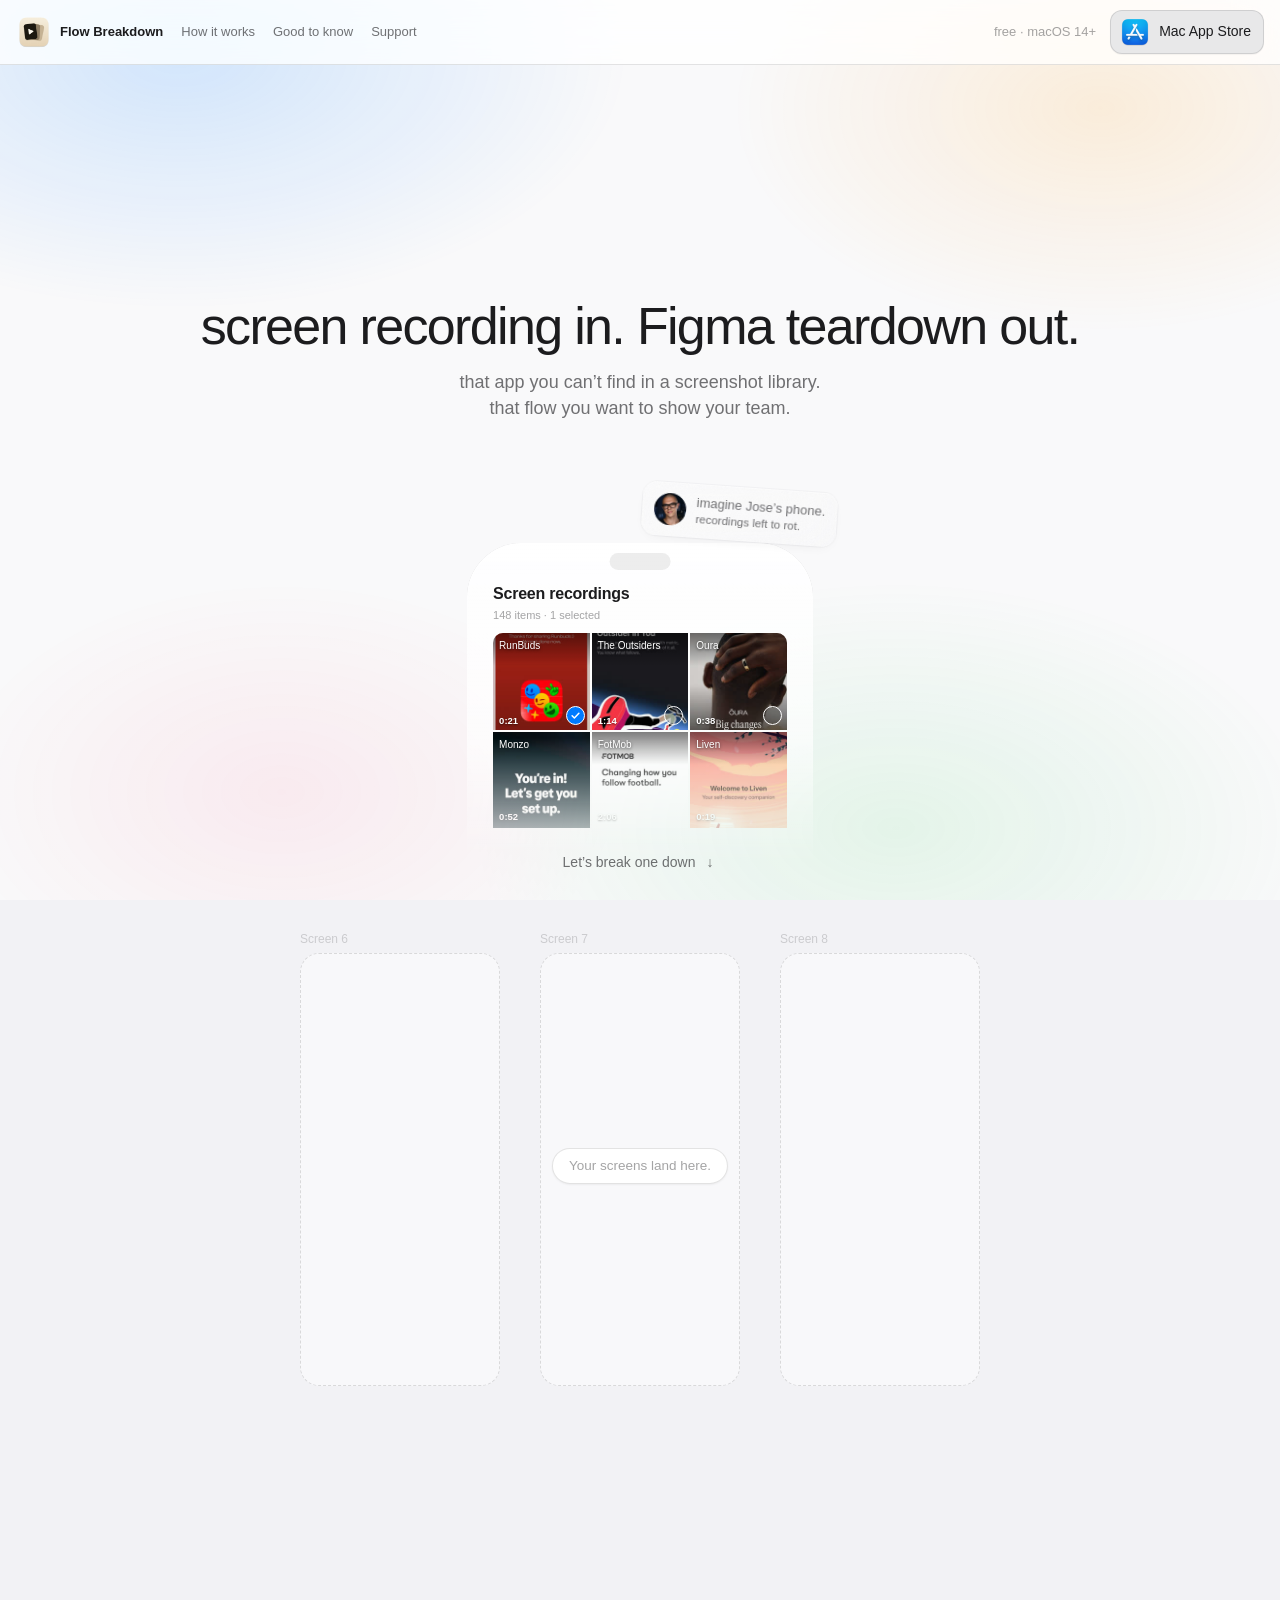
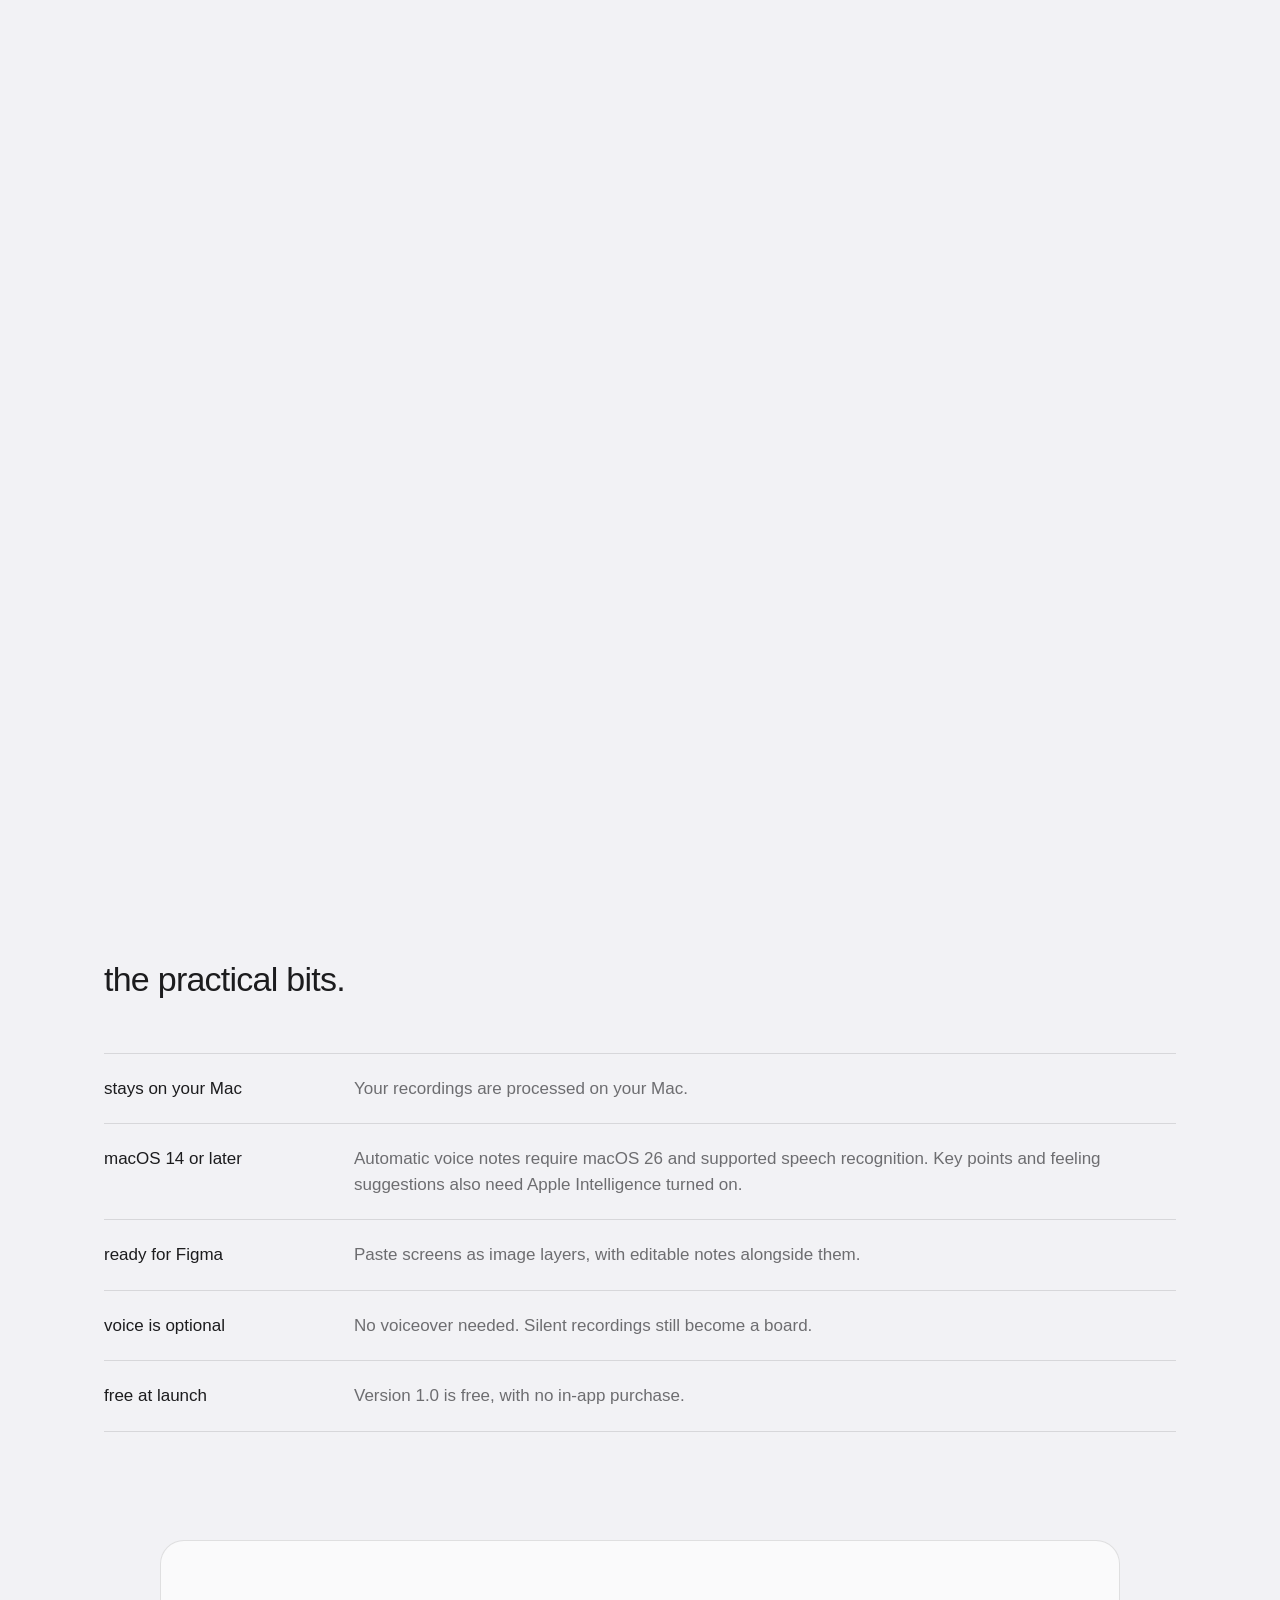
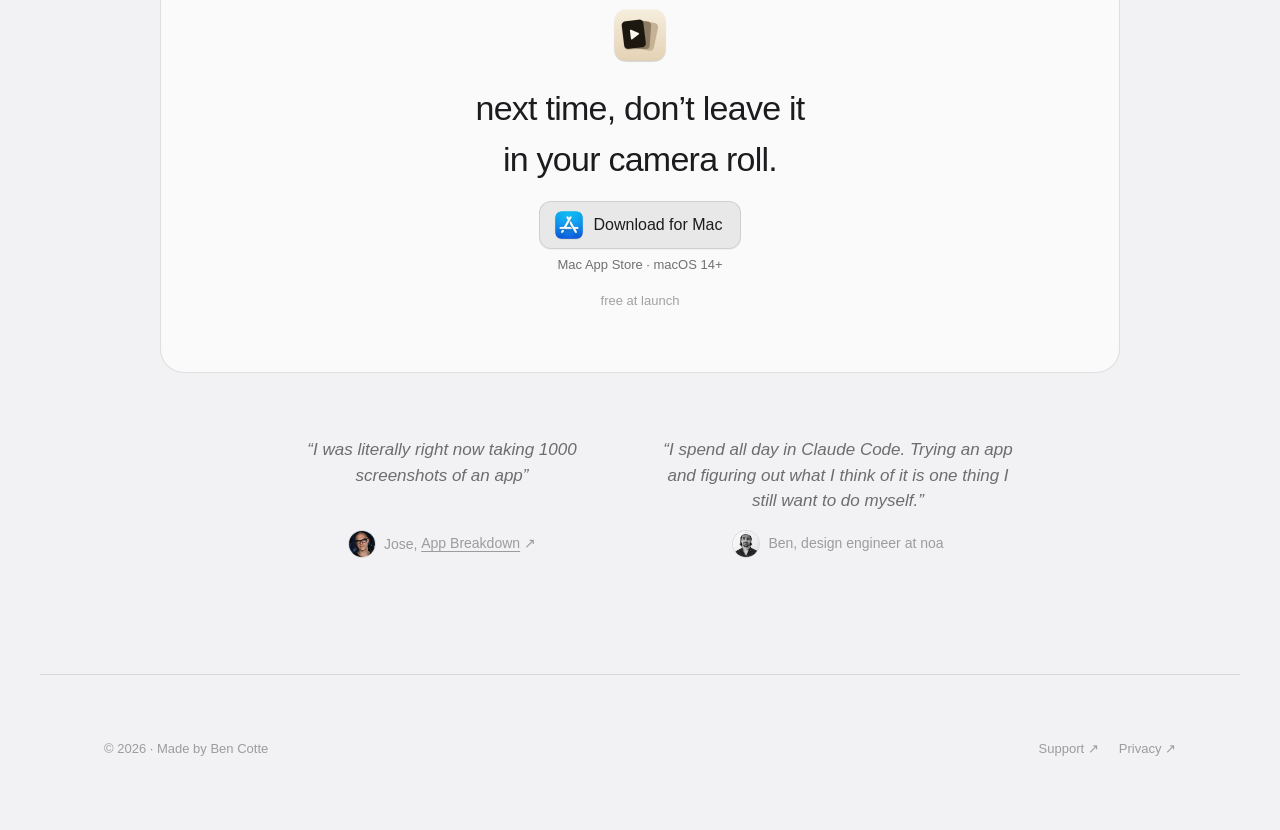
==== commit 205027bb: "Stop repainting the board on every scrolled frame render() wrote box-shadow, clip-path and z-index e" ====
--- a/index.html
+++ b/index.html
@@ -21,7 +21,7 @@
     <a href="https://bencodev.github.io/flow-breakdown-site/support.html">Support</a>
   </nav>
   <div class="status">
-    <span class="req">free · macOS 26+</span>
+    <span class="req">free · macOS 14+</span>
     <a class="store-button" href="https://apps.apple.com/us/app/flow-breakdown/id6813535098" data-download data-store-link aria-label="Mac App Store — download Flow Breakdown">
       <img class="store-icon" src="assets/app-store-icon.png" alt="" width="32" height="32">
       <span data-download-label>Mac App Store</span>
@@ -197,7 +197,7 @@
     <h2>the practical bits.</h2>
     <dl class="details">
       <div><dt>stays on your Mac</dt><dd>Your recordings are processed on your Mac.</dd></div>
-      <div><dt>macOS 26 or later</dt><dd>Key points and feeling suggestions need Apple Intelligence turned on.</dd></div>
+      <div><dt>macOS 14 or later</dt><dd>Automatic voice notes require macOS 26 and supported speech recognition. Key points and feeling suggestions also need Apple Intelligence turned on.</dd></div>
       <div><dt>ready for Figma</dt><dd>Paste screens as image layers, with editable notes alongside them.</dd></div>
       <div><dt>voice is optional</dt><dd>No voiceover needed. Silent recordings still become a board.</dd></div>
       <div><dt>free at launch</dt><dd>Version 1.0 is free, with no in-app purchase.</dd></div>
@@ -213,7 +213,7 @@
           <img class="store-icon" src="assets/app-store-icon.png" alt="" width="34" height="34">
           <span data-download-label>Download for Mac</span>
         </a>
-        <p class="store-note">Mac App Store · macOS 26+</p>
+        <p class="store-note">Mac App Store · macOS 14+</p>
       </div>
       <p class="fine">free at launch</p>
     </div>
@@ -257,7 +257,7 @@
     <p class="download-feedback" id="download-feedback" role="status" aria-live="polite"></p>
   </div>
 </dialog>
-<script src="download.js?v=ec5cf0ee1be8"></script>
-<script src="app.js?v=2d5b05ae2d62"></script>
+<script src="download.js?v=69bfe31e4a14"></script>
+<script src="app.js?v=e0c9d2afbc5b"></script>
 </body>
 </html>
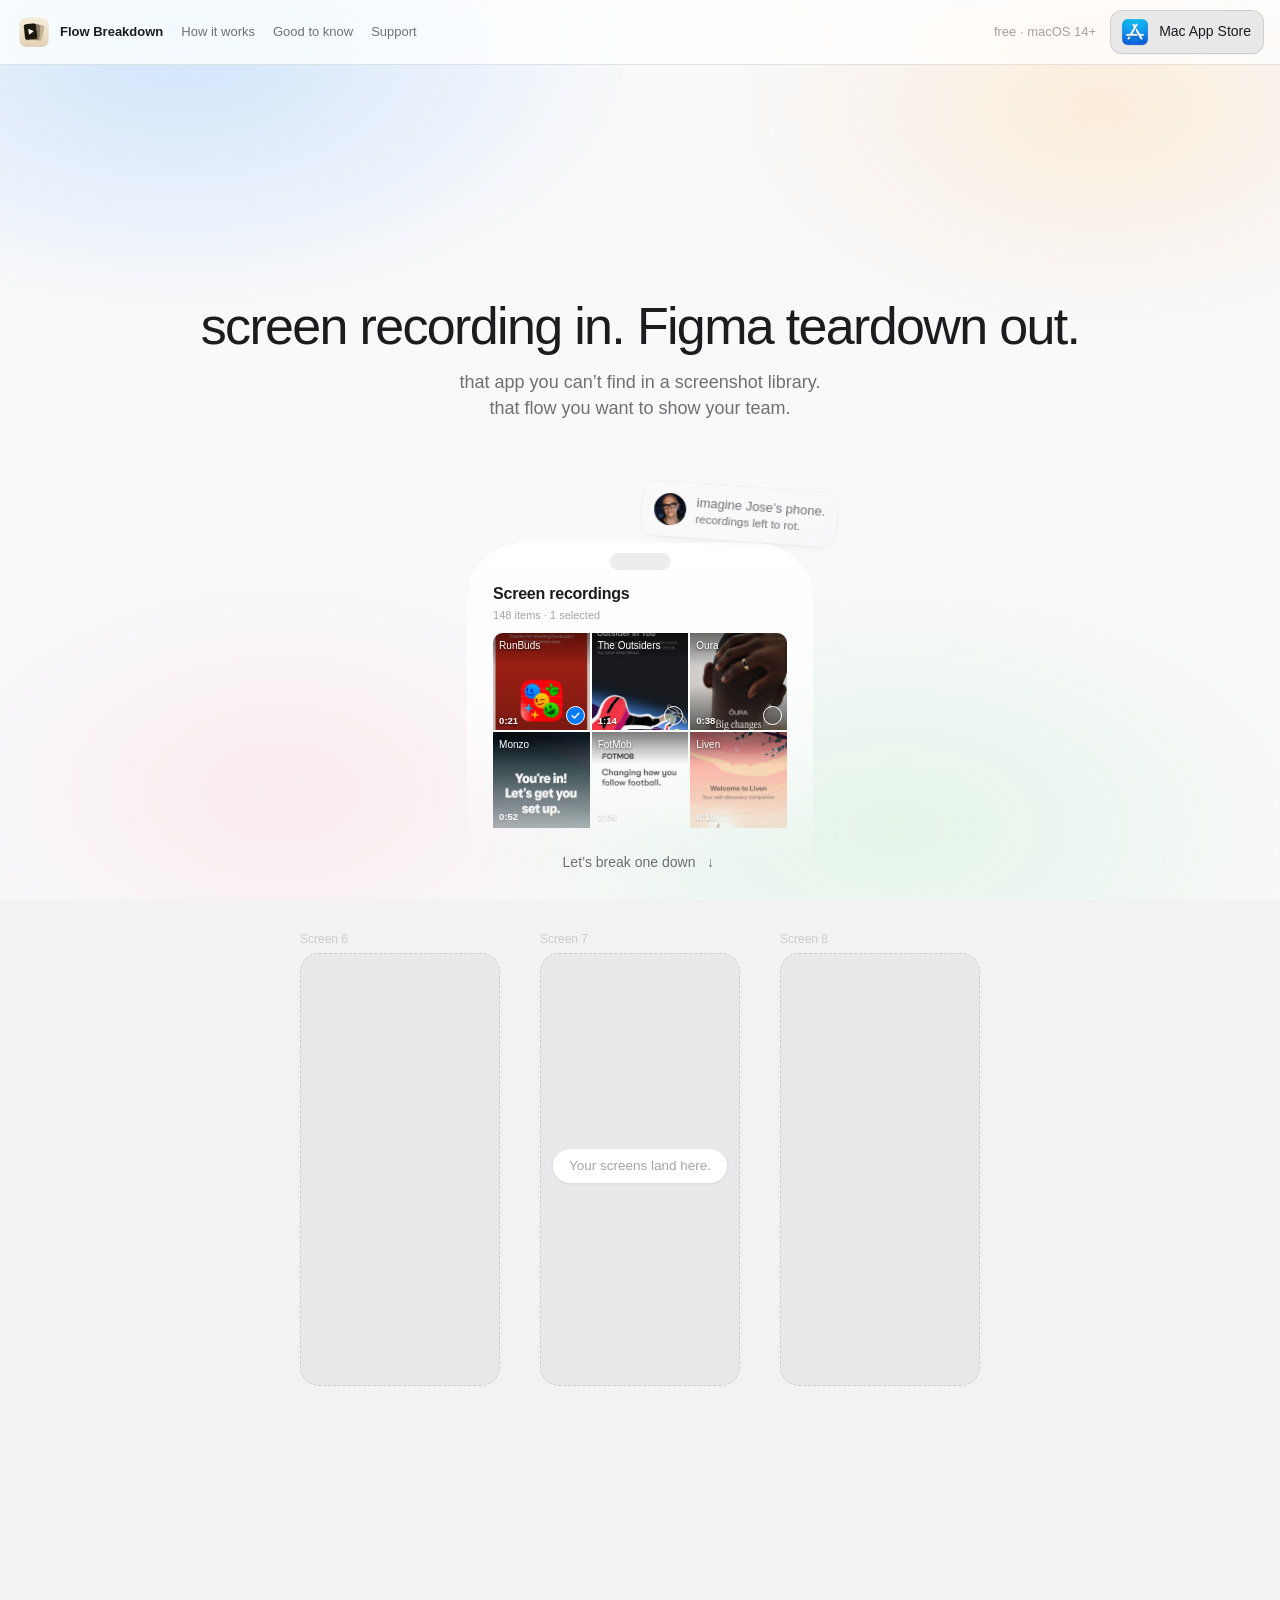
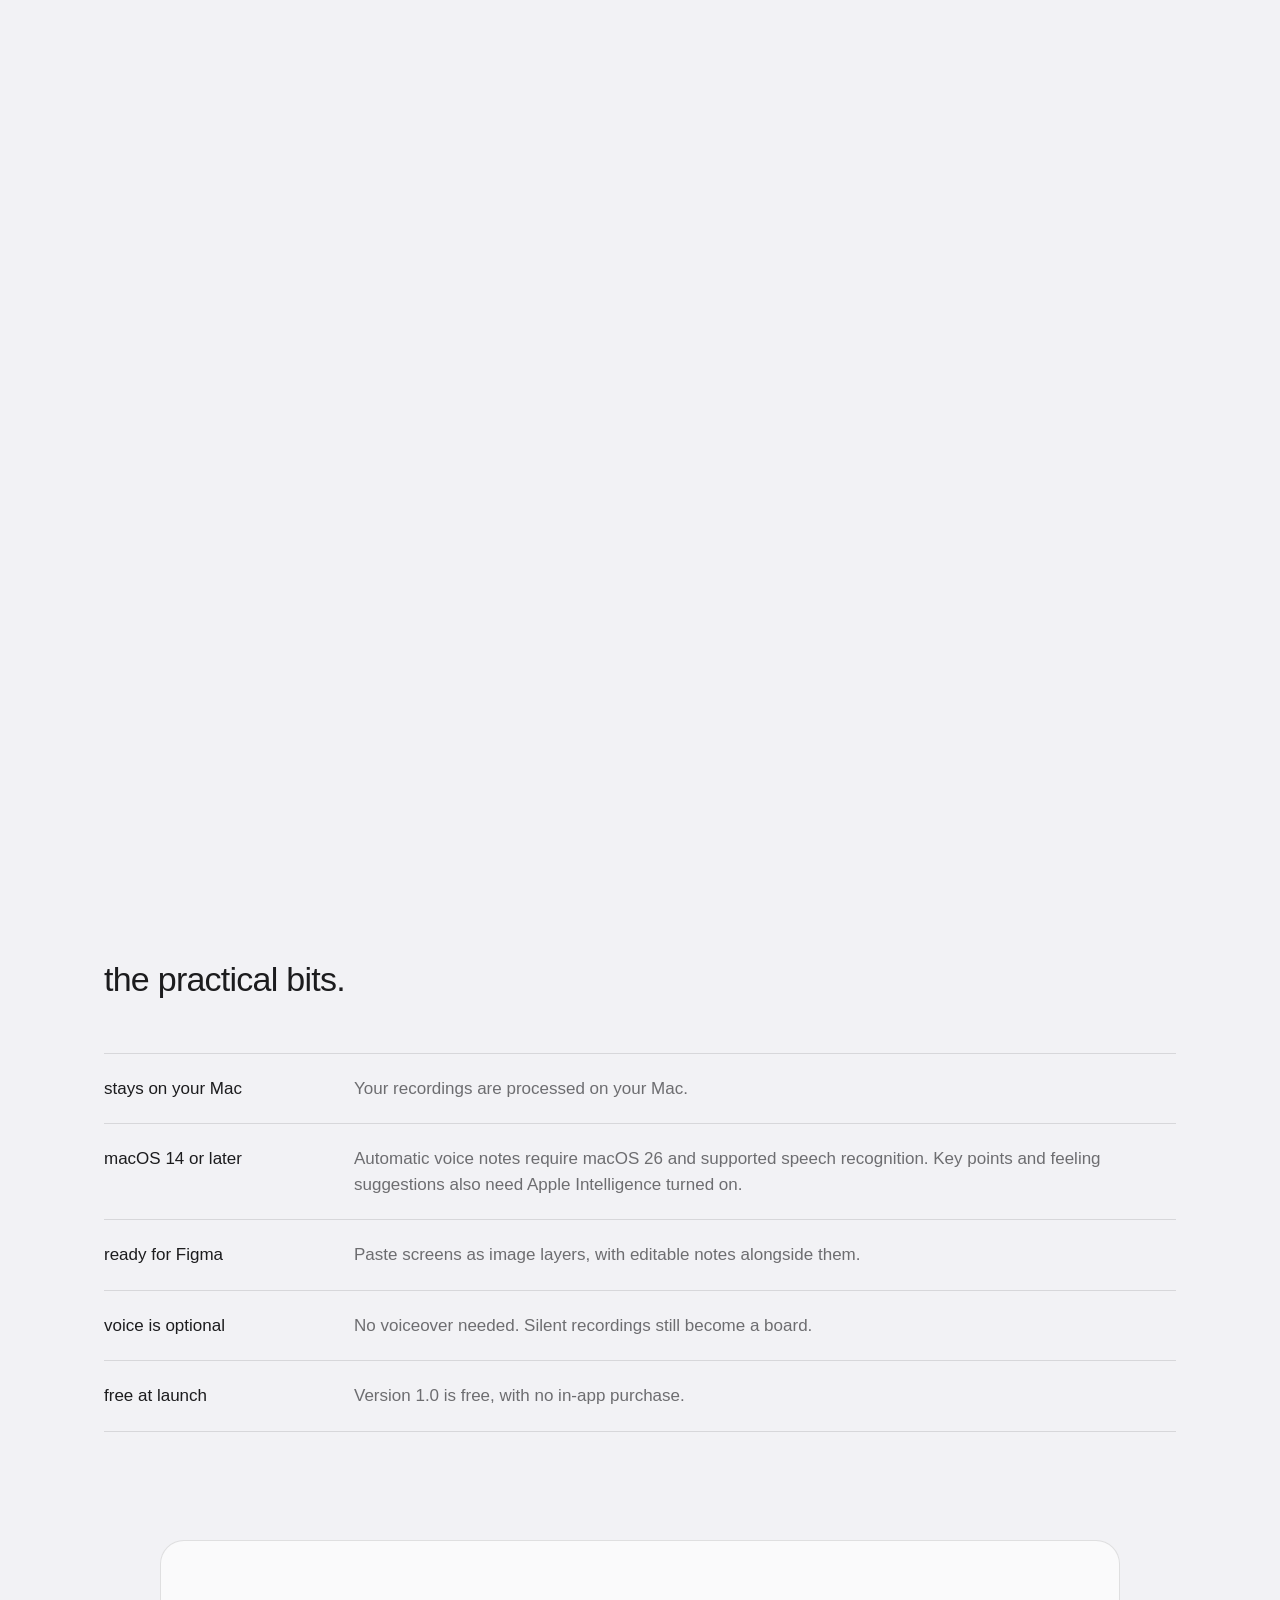
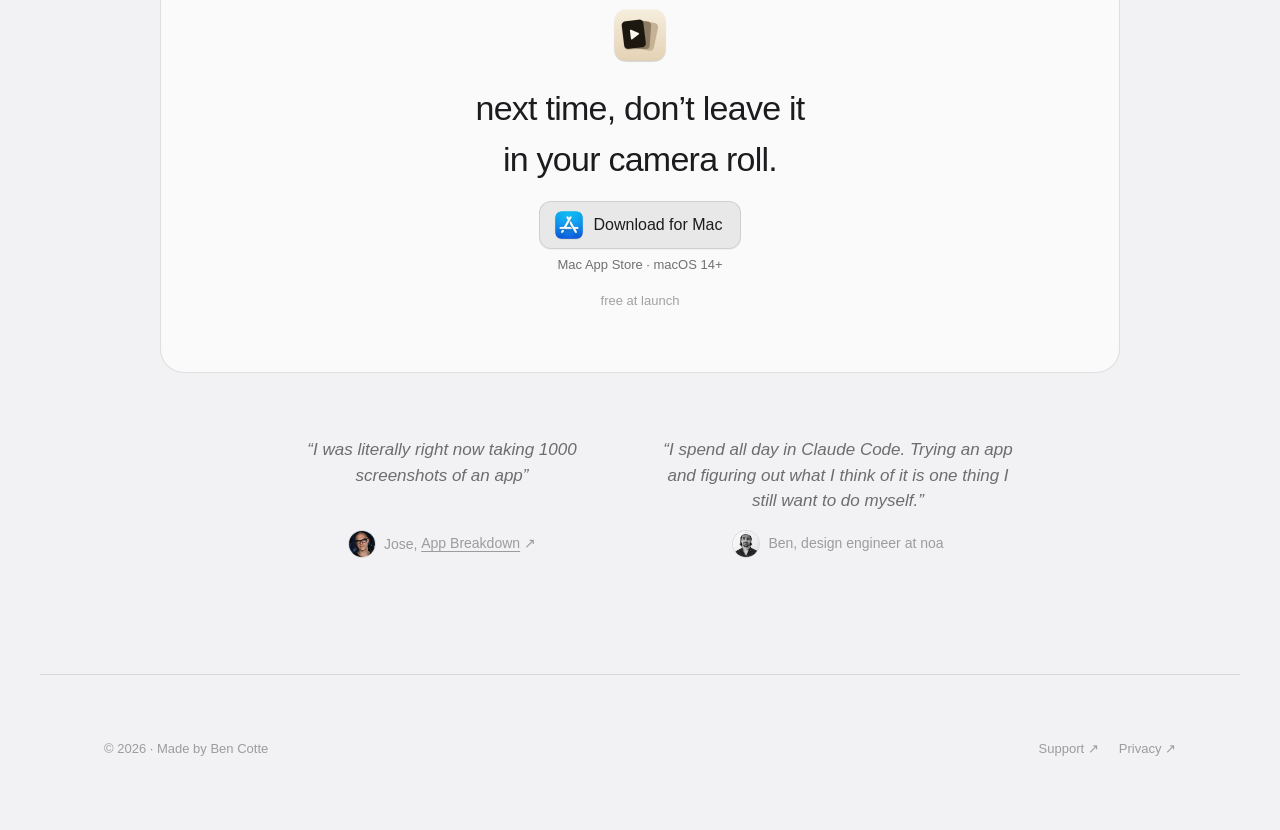
==== commit 01f75345: "Stop the board strobing while the screens fly Measured frame by frame at 60fps over a strictly monot" ====
--- a/index.html
+++ b/index.html
@@ -7,7 +7,7 @@
 <meta name="description" content="Turn screen recordings into screens you can study, annotate, and share with your team in Figma. Talk while recording to add transcribed notes and an emotion map. A Mac app, free at launch.">
 <meta name="theme-color" content="#F2F2F5">
 <link rel="icon" href="assets/icon.png">
-<link rel="stylesheet" href="styles.css?v=289227aaf66d">
+<link rel="stylesheet" href="styles.css?v=ad1a525554e0">
 </head>
 <body>
 
@@ -258,6 +258,6 @@
   </div>
 </dialog>
 <script src="download.js?v=69bfe31e4a14"></script>
-<script src="app.js?v=e0c9d2afbc5b"></script>
+<script src="app.js?v=734c7c90749e"></script>
 </body>
 </html>
--- a/styles.css
+++ b/styles.css
@@ -498,7 +498,10 @@
 .cardbox{position:relative;width:var(--card-w);height:var(--card-h)}
 .ghost{position:absolute;inset:0;border-radius:19px;
   border:1px dashed color-mix(in srgb, var(--ink) 14%, transparent);
-  background:color-mix(in srgb, var(--surface) 46%, transparent);
+  /* Was 46% WHITE: three card-sized white boxes whose opacity is driven by
+     scroll, so a single flick flashed them in and out. A faint ink tint reads
+     as an empty slot instead, and can never flash brighter than the page. */
+  background:color-mix(in srgb, var(--ink) 4%, transparent);
   opacity:0;transition:none}
 .armed .ghost{opacity:1}
 .armed .card{
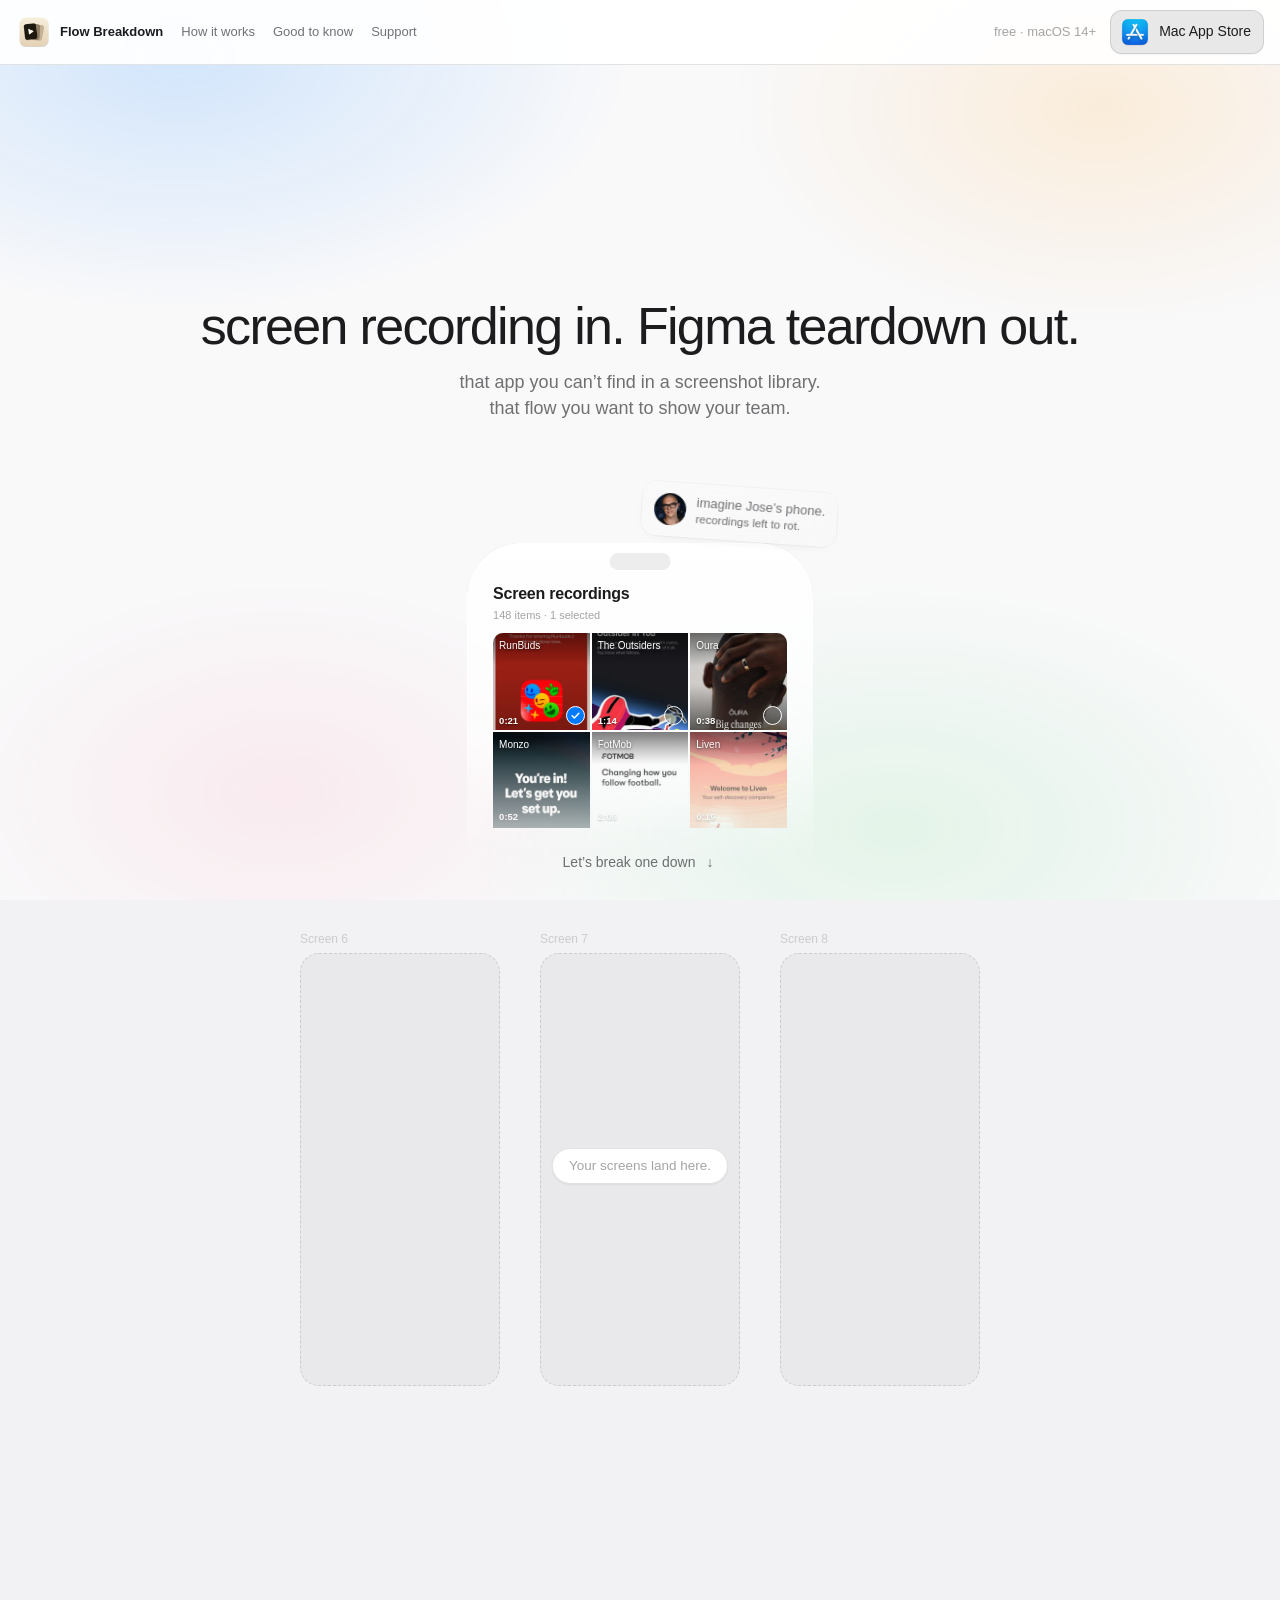
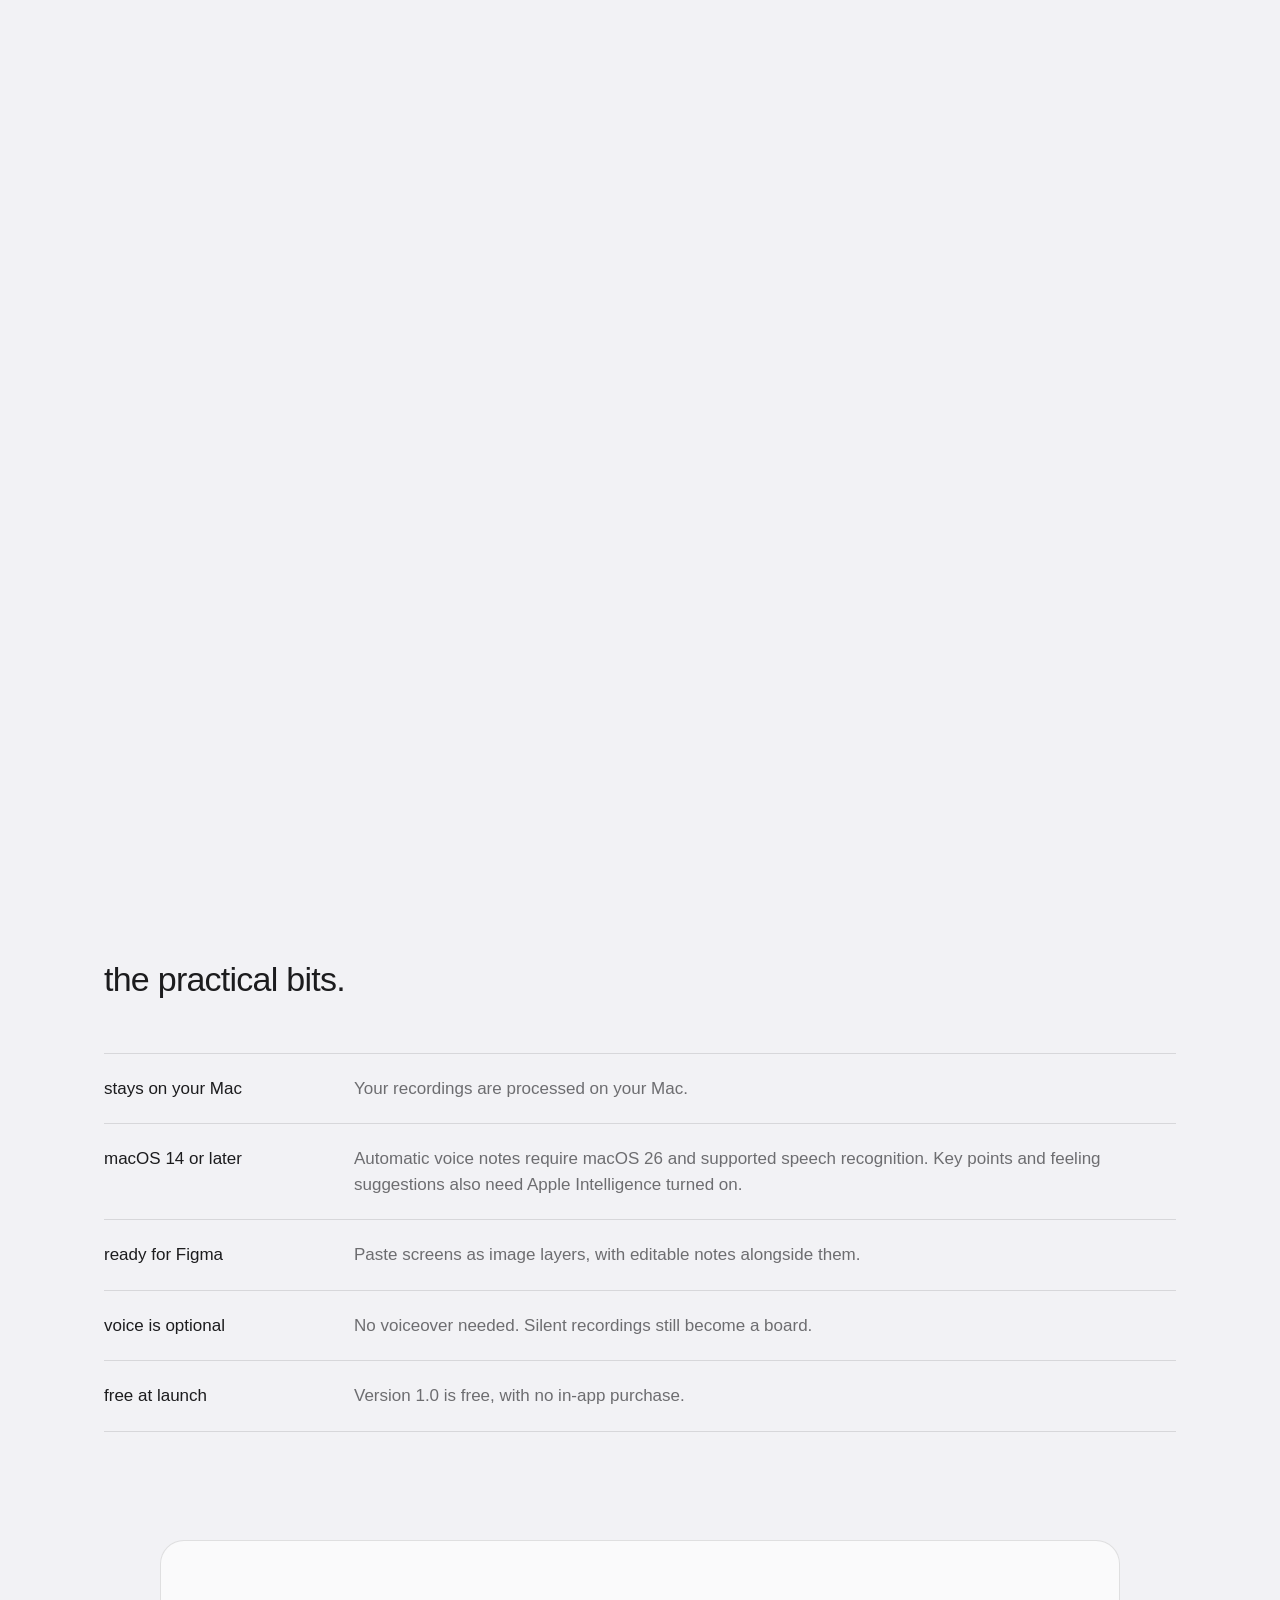
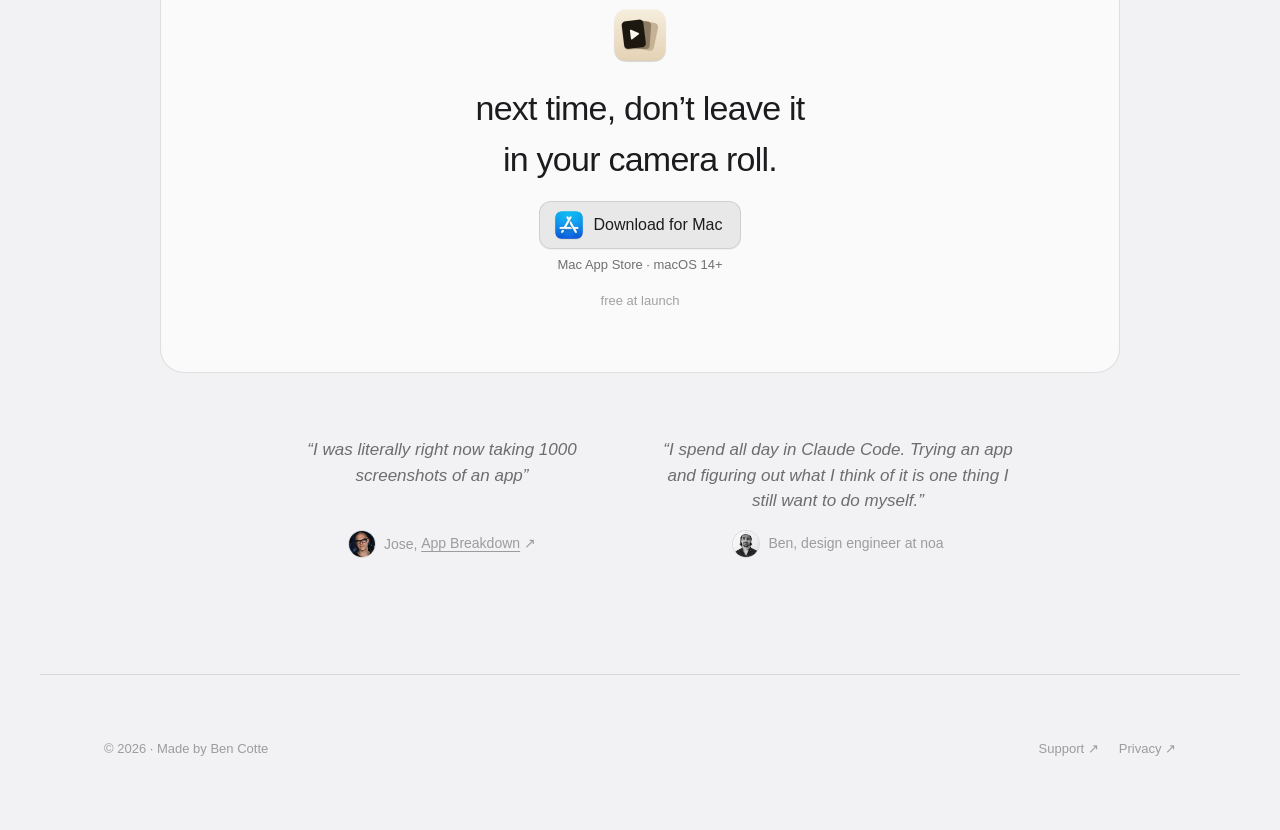
==== commit 052bd038: "Drop the menu bar's live backdrop filter — it was dropping tiles Found it frame by frame in Ben's ow" ====
--- a/index.html
+++ b/index.html
@@ -7,7 +7,7 @@
 <meta name="description" content="Turn screen recordings into screens you can study, annotate, and share with your team in Figma. Talk while recording to add transcribed notes and an emotion map. A Mac app, free at launch.">
 <meta name="theme-color" content="#F2F2F5">
 <link rel="icon" href="assets/icon.png">
-<link rel="stylesheet" href="styles.css?v=ad1a525554e0">
+<link rel="stylesheet" href="styles.css?v=4951ba2f8124">
 </head>
 <body>
 
--- a/styles.css
+++ b/styles.css
@@ -90,9 +90,16 @@
   position:sticky;top:0;z-index:60;
   display:flex;align-items:center;justify-content:space-between;gap:16px;
   min-height:var(--header-height);padding:10px 16px;
-  background:color-mix(in srgb,var(--surface) 78%,transparent);
-  backdrop-filter:saturate(180%) blur(20px);
-  -webkit-backdrop-filter:saturate(180%) blur(20px);
+  /* NO backdrop-filter here, deliberately. A live backdrop filter forces this
+     sticky bar to re-rasterise every scrolled frame; captured frame-by-frame,
+     a right-hand TILE of the bar repeatedly failed to raster in time and was
+     presented empty — the status text and the store button vanished and the
+     pale page showed through for one frame. That is the white flash. Layer
+     promotion does not help: the dropout is per-tile inside the layer, not the
+     layer itself. A static background has nothing to re-sample and cannot drop
+     a tile. Raised to 92% so the bar still reads as a surface without the blur. */
+  background:color-mix(in srgb,var(--surface) 92%,transparent);
+  transform:translateZ(0);
   border-bottom:1px solid var(--line);
   font-size:13px;
 }
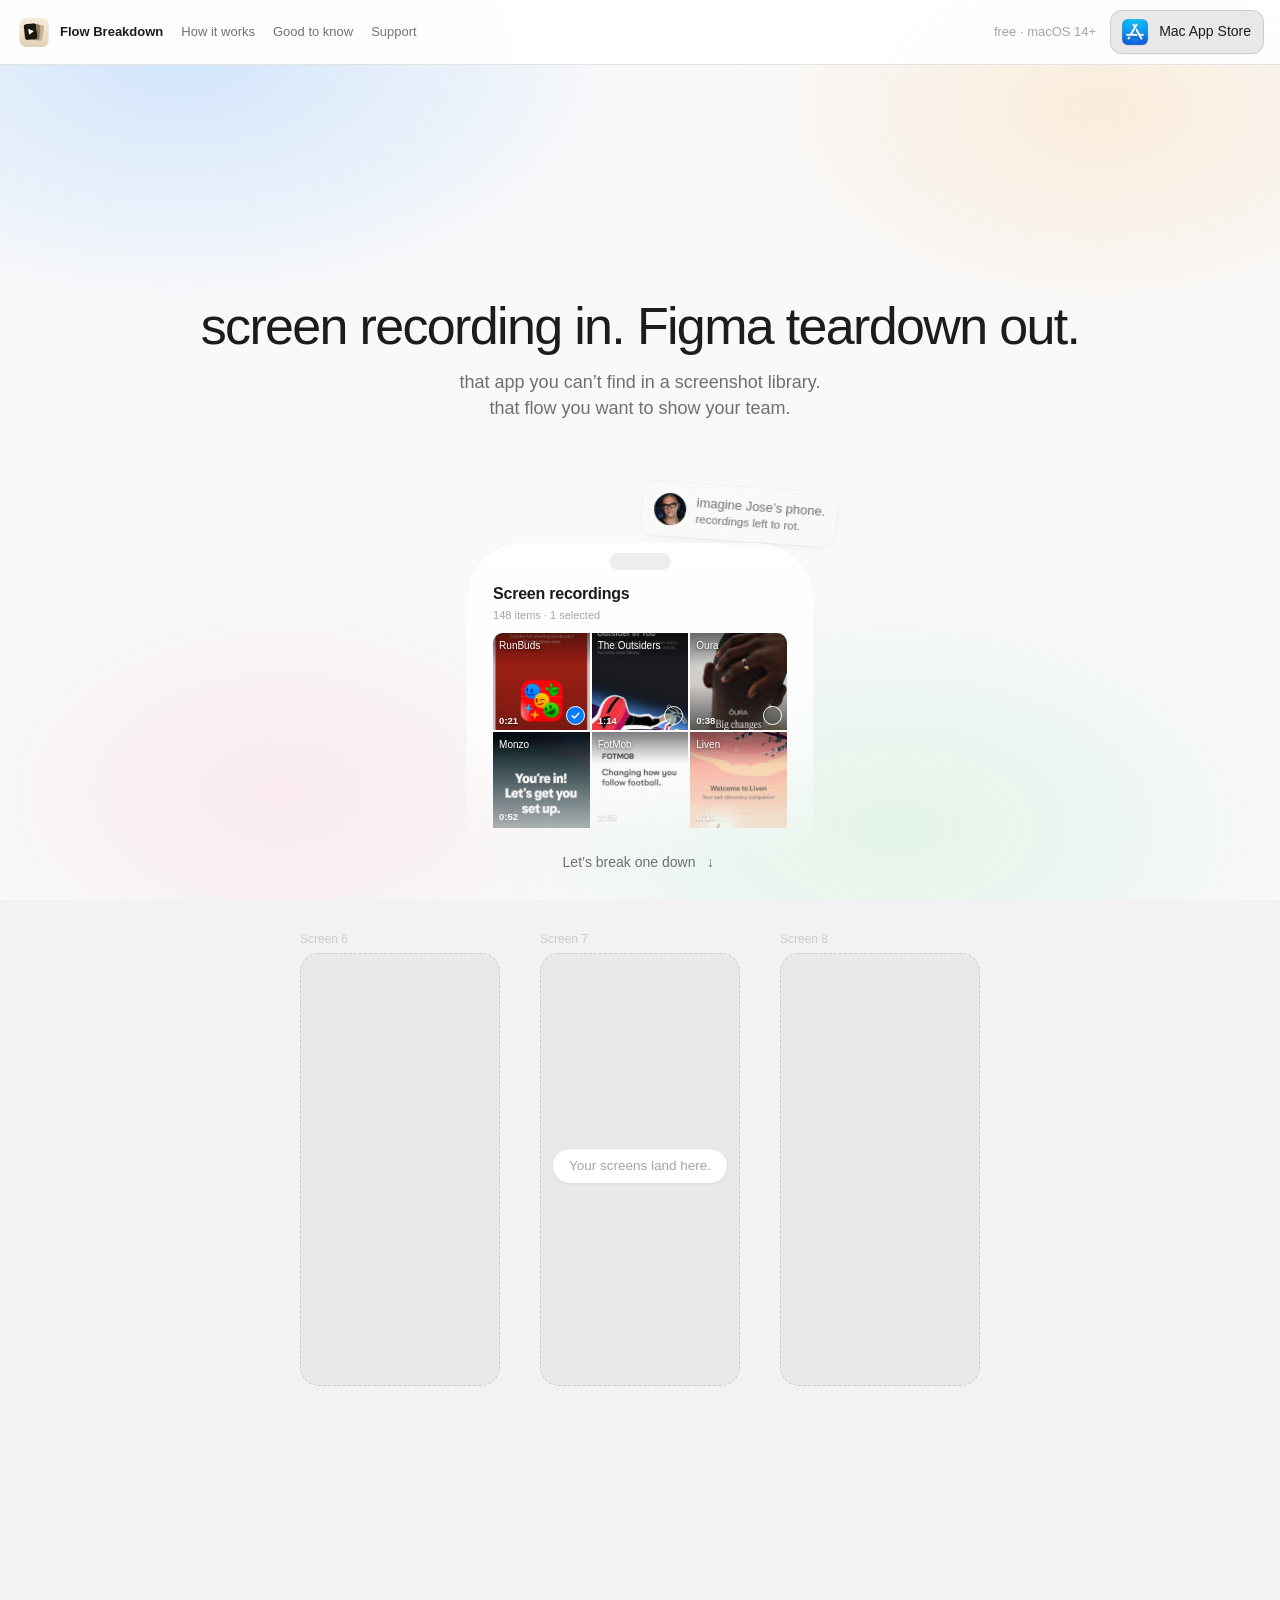
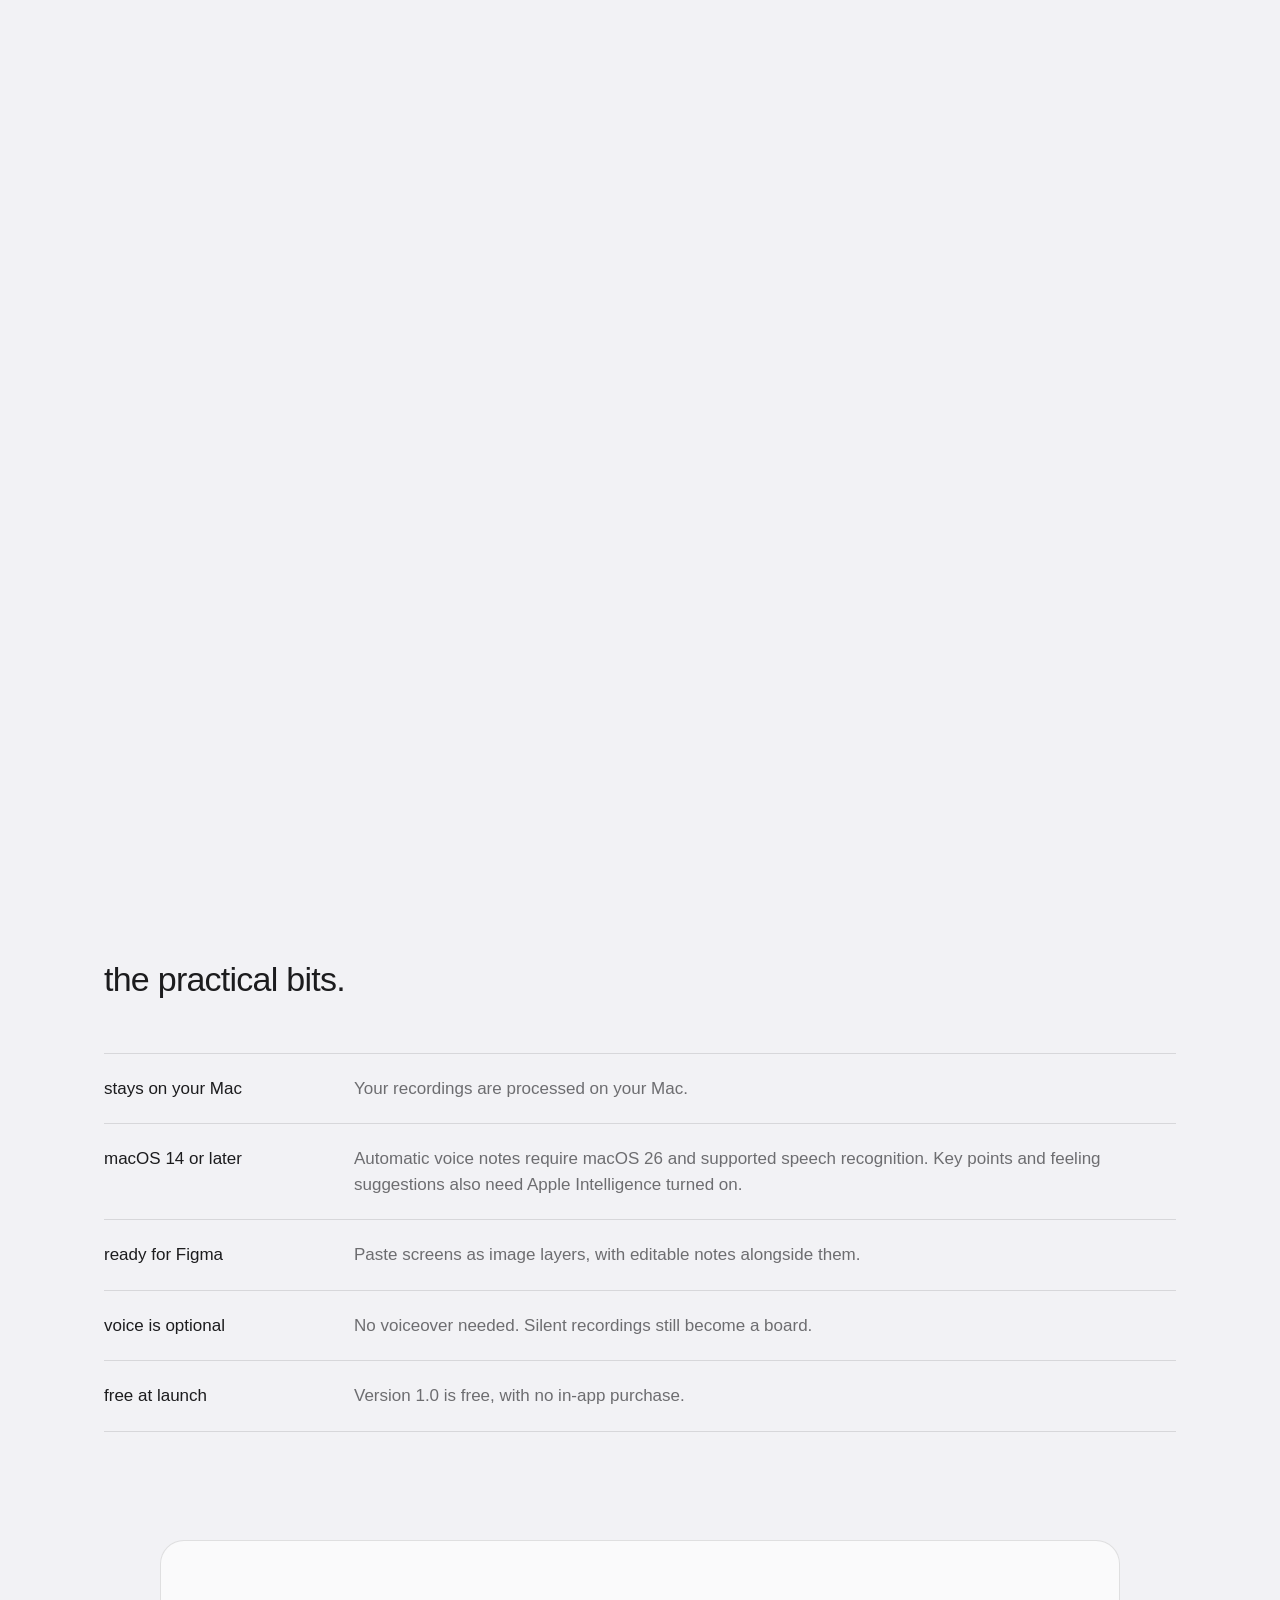
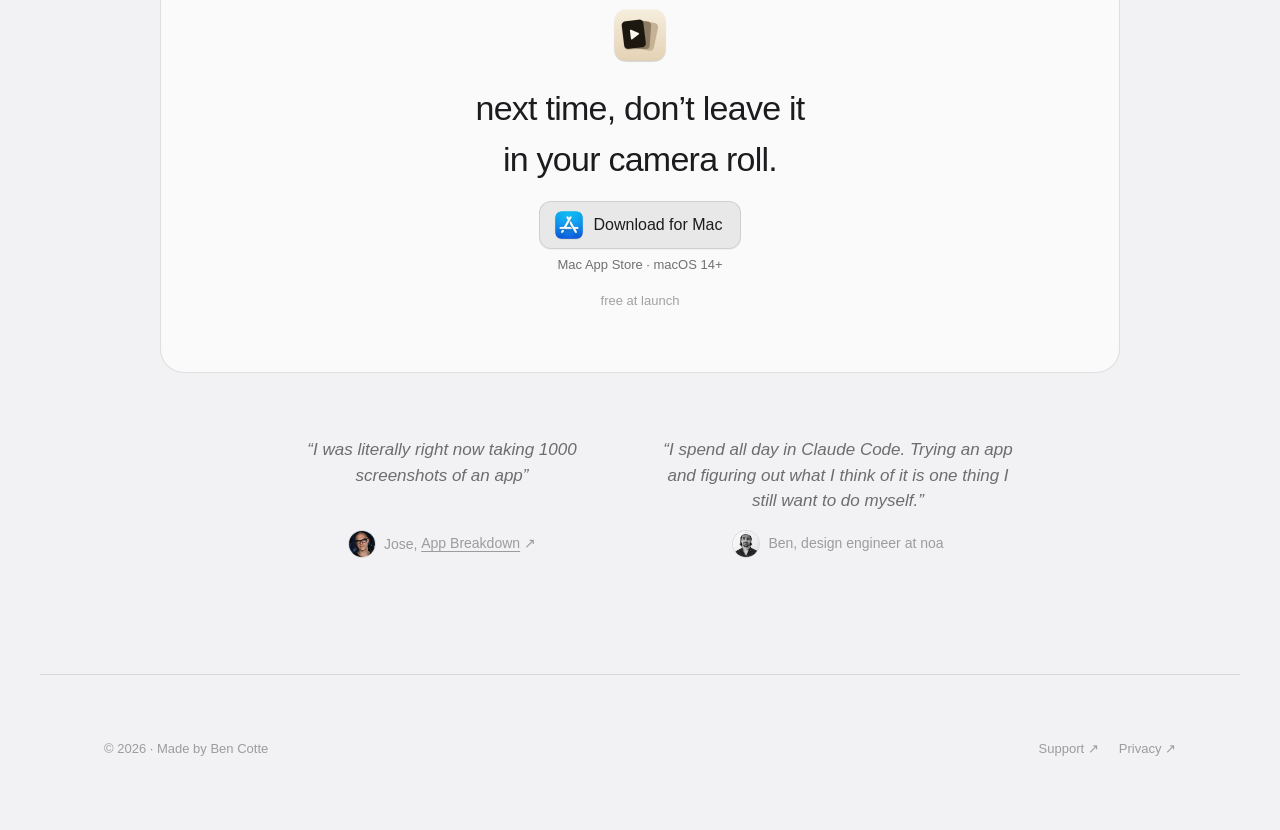
==== commit 7e57d278: "Make the mark and wordmark a link back to the top The menu bar reads as a Mac app's menu title, and " ====
--- a/index.html
+++ b/index.html
@@ -7,15 +7,17 @@
 <meta name="description" content="Turn screen recordings into screens you can study, annotate, and share with your team in Figma. Talk while recording to add transcribed notes and an emotion map. A Mac app, free at launch.">
 <meta name="theme-color" content="#F2F2F5">
 <link rel="icon" href="assets/icon.png">
-<link rel="stylesheet" href="styles.css?v=4951ba2f8124">
+<link rel="stylesheet" href="styles.css?v=042126465cdb">
 </head>
 <body>
 
 <!-- The site nav as a Mac menu bar: honest, because it is a Mac app. -->
 <header class="menubar">
   <nav class="menus">
-    <img class="mark" src="assets/icon.png" alt="" width="36" height="36">
-    <span class="app">Flow Breakdown</span>
+    <a class="home" href="#top" aria-label="Flow Breakdown — back to top">
+      <img class="mark" src="assets/icon.png" alt="" width="36" height="36">
+      <span class="app">Flow Breakdown</span>
+    </a>
     <a href="#zone">How it works</a>
     <a href="#get">Good to know</a>
     <a href="https://bencodev.github.io/flow-breakdown-site/support.html">Support</a>
--- a/styles.css
+++ b/styles.css
@@ -104,6 +104,13 @@
   font-size:13px;
 }
 .menus{display:flex;align-items:center;gap:18px;min-width:0}
+/* The mark and the wordmark are the way back to the top — the convention every
+   site has, and it reads as the app's menu title, which is the bar's whole idea.
+   href="#top" with no matching element is the spec's "scroll to the beginning of
+   the document", so this works with JS off; `scroll-behavior` is already reset to
+   auto under prefers-reduced-motion, so it does not animate for those who opted out. */
+.menus .home{display:inline-flex;align-items:center;gap:18px;
+  color:inherit;text-decoration:none;border-radius:8px}
 .menus .mark{width:36px;height:36px;max-width:none;object-fit:contain;flex:none;margin-right:-10px}
 .menus .app{font-weight:600;white-space:nowrap}
 .menus a{color:var(--ink-2);text-decoration:none}
@@ -119,9 +126,11 @@
 .store-button:active{background:color-mix(in srgb,var(--ink) 18%,var(--surface));transform:scale(.98)}
 @media (hover:hover) and (pointer:fine){
   .store-button:hover{background:color-mix(in srgb,var(--ink) 15%,var(--surface));border-color:color-mix(in srgb,var(--ink) 22%,transparent)}
+  .menus .home:hover{opacity:.68}
 }
 @media (prefers-reduced-motion:no-preference){
   .store-button{transition:background-color .16s ease,border-color .16s ease,transform .16s ease}
+  .menus .home{transition:opacity .16s ease}
 }
 @media (max-width:900px){.status .req{display:none}}
 @media (max-width:640px){
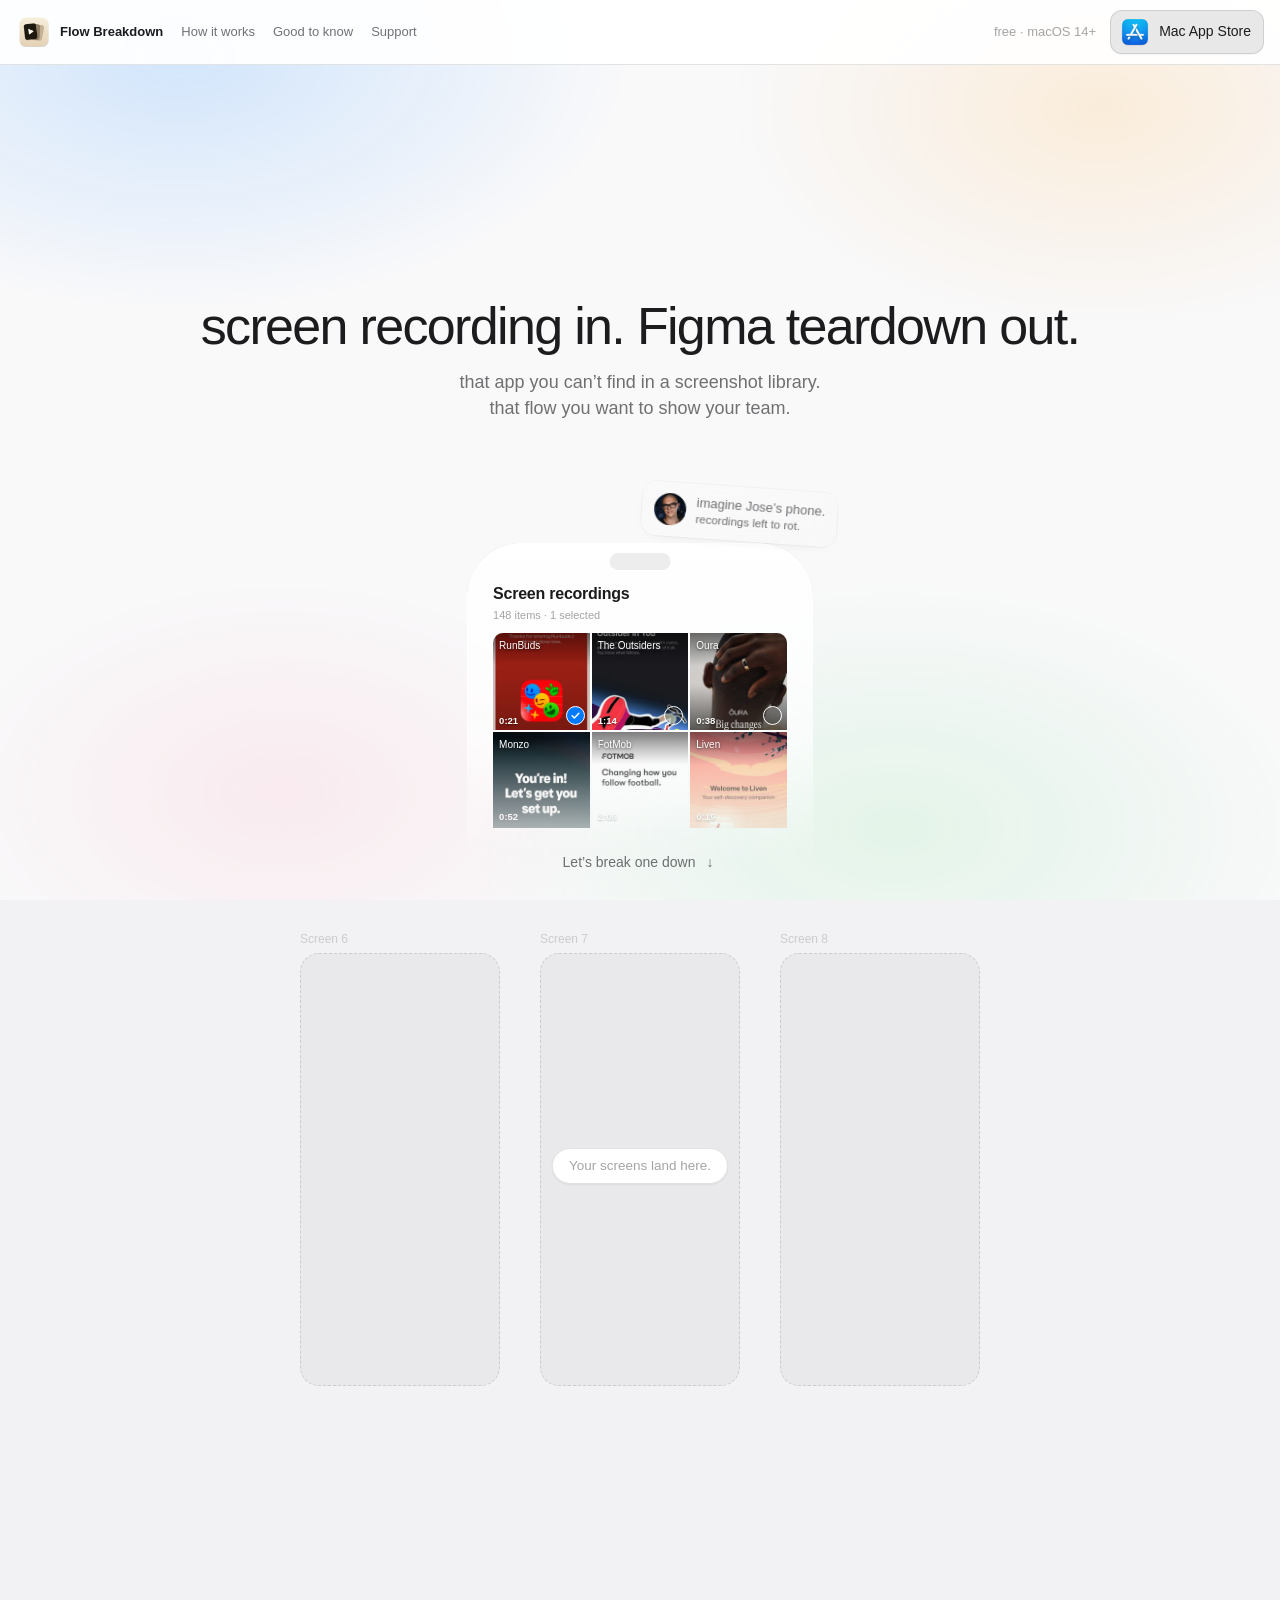
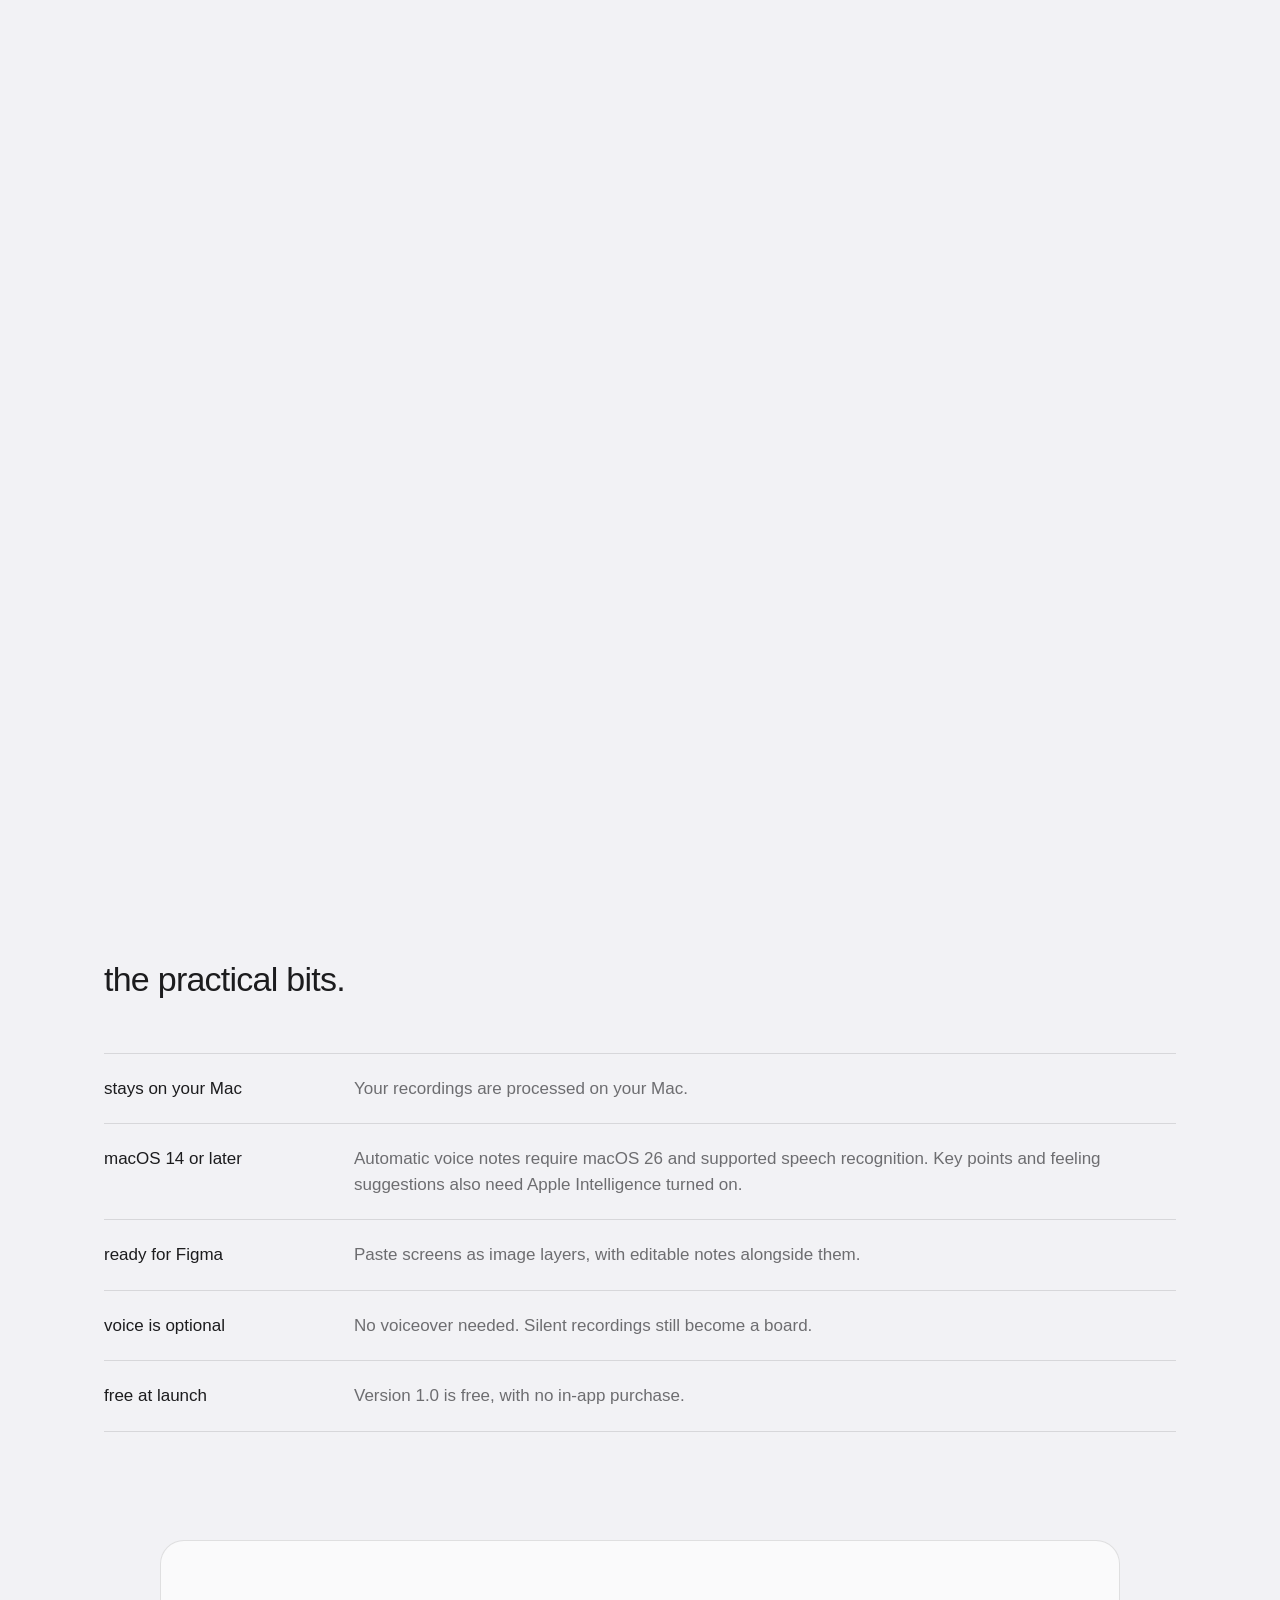
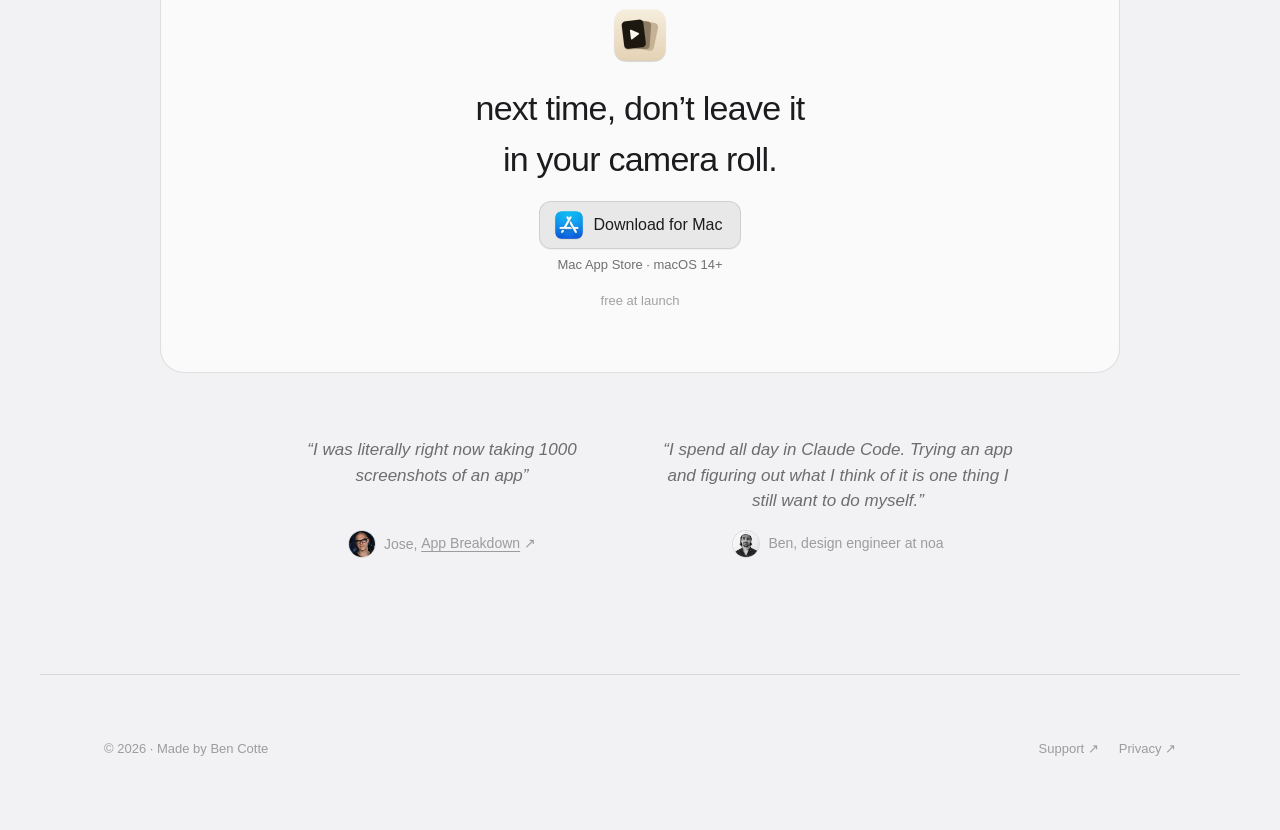
==== commit 01db07c7: "Drop the home link's hover fade; open the App Store in a new tab The fade was my addition and out of" ====
--- a/index.html
+++ b/index.html
@@ -7,7 +7,7 @@
 <meta name="description" content="Turn screen recordings into screens you can study, annotate, and share with your team in Figma. Talk while recording to add transcribed notes and an emotion map. A Mac app, free at launch.">
 <meta name="theme-color" content="#F2F2F5">
 <link rel="icon" href="assets/icon.png">
-<link rel="stylesheet" href="styles.css?v=042126465cdb">
+<link rel="stylesheet" href="styles.css?v=29a624ba8ccc">
 </head>
 <body>
 
@@ -24,7 +24,7 @@
   </nav>
   <div class="status">
     <span class="req">free · macOS 14+</span>
-    <a class="store-button" href="https://apps.apple.com/us/app/flow-breakdown/id6813535098" data-download data-store-link aria-label="Mac App Store — download Flow Breakdown">
+    <a class="store-button" href="https://apps.apple.com/us/app/flow-breakdown/id6813535098" target="_blank" rel="noopener" data-download data-store-link aria-label="Mac App Store — download Flow Breakdown">
       <img class="store-icon" src="assets/app-store-icon.png" alt="" width="32" height="32">
       <span data-download-label>Mac App Store</span>
     </a>
@@ -180,7 +180,7 @@
             <p class="copy-confirmation" id="copy-confirmation" role="status"></p>
             <h2 id="your-turn" tabindex="-1">now your turn.</h2>
             <p class="your-recording">try it with your own recording.</p>
-            <a class="store-button download-cta" href="https://apps.apple.com/us/app/flow-breakdown/id6813535098" data-download aria-label="Download for Mac — get Flow Breakdown on the Mac App Store">
+            <a class="store-button download-cta" href="https://apps.apple.com/us/app/flow-breakdown/id6813535098" target="_blank" rel="noopener" data-download aria-label="Download for Mac — get Flow Breakdown on the Mac App Store">
               <img class="store-icon" src="assets/app-store-icon.png" alt="" width="30" height="30">
               <span data-download-label>Download for Mac</span>
             </a>
@@ -211,7 +211,7 @@
       <img src="assets/icon.png" alt="" width="64" height="64">
       <h2>next time, don’t leave it<br>in your camera roll.</h2>
       <div class="store-download">
-        <a class="store-button download-cta" href="https://apps.apple.com/us/app/flow-breakdown/id6813535098" data-download aria-label="Download for Mac — get Flow Breakdown on the Mac App Store">
+        <a class="store-button download-cta" href="https://apps.apple.com/us/app/flow-breakdown/id6813535098" target="_blank" rel="noopener" data-download aria-label="Download for Mac — get Flow Breakdown on the Mac App Store">
           <img class="store-icon" src="assets/app-store-icon.png" alt="" width="34" height="34">
           <span data-download-label>Download for Mac</span>
         </a>
--- a/styles.css
+++ b/styles.css
@@ -126,11 +126,9 @@
 .store-button:active{background:color-mix(in srgb,var(--ink) 18%,var(--surface));transform:scale(.98)}
 @media (hover:hover) and (pointer:fine){
   .store-button:hover{background:color-mix(in srgb,var(--ink) 15%,var(--surface));border-color:color-mix(in srgb,var(--ink) 22%,transparent)}
-  .menus .home:hover{opacity:.68}
 }
 @media (prefers-reduced-motion:no-preference){
   .store-button{transition:background-color .16s ease,border-color .16s ease,transform .16s ease}
-  .menus .home{transition:opacity .16s ease}
 }
 @media (max-width:900px){.status .req{display:none}}
 @media (max-width:640px){
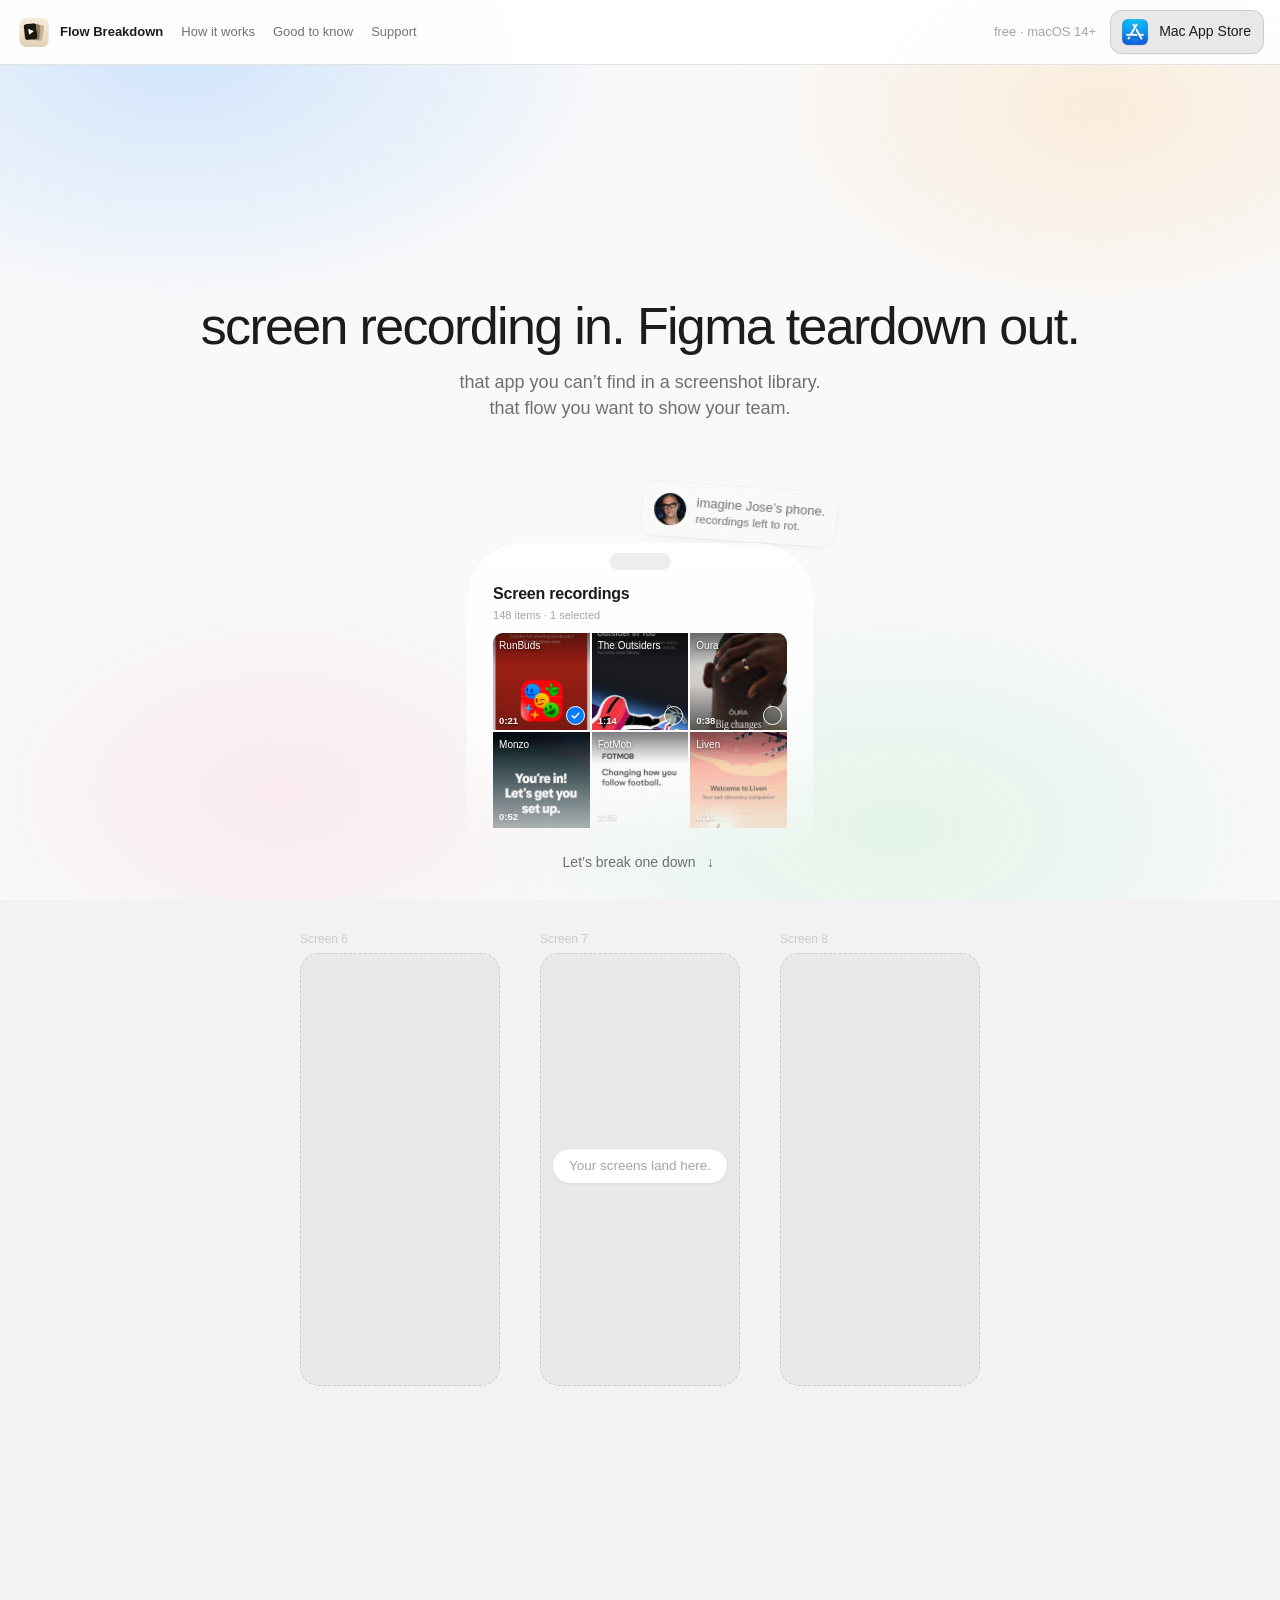
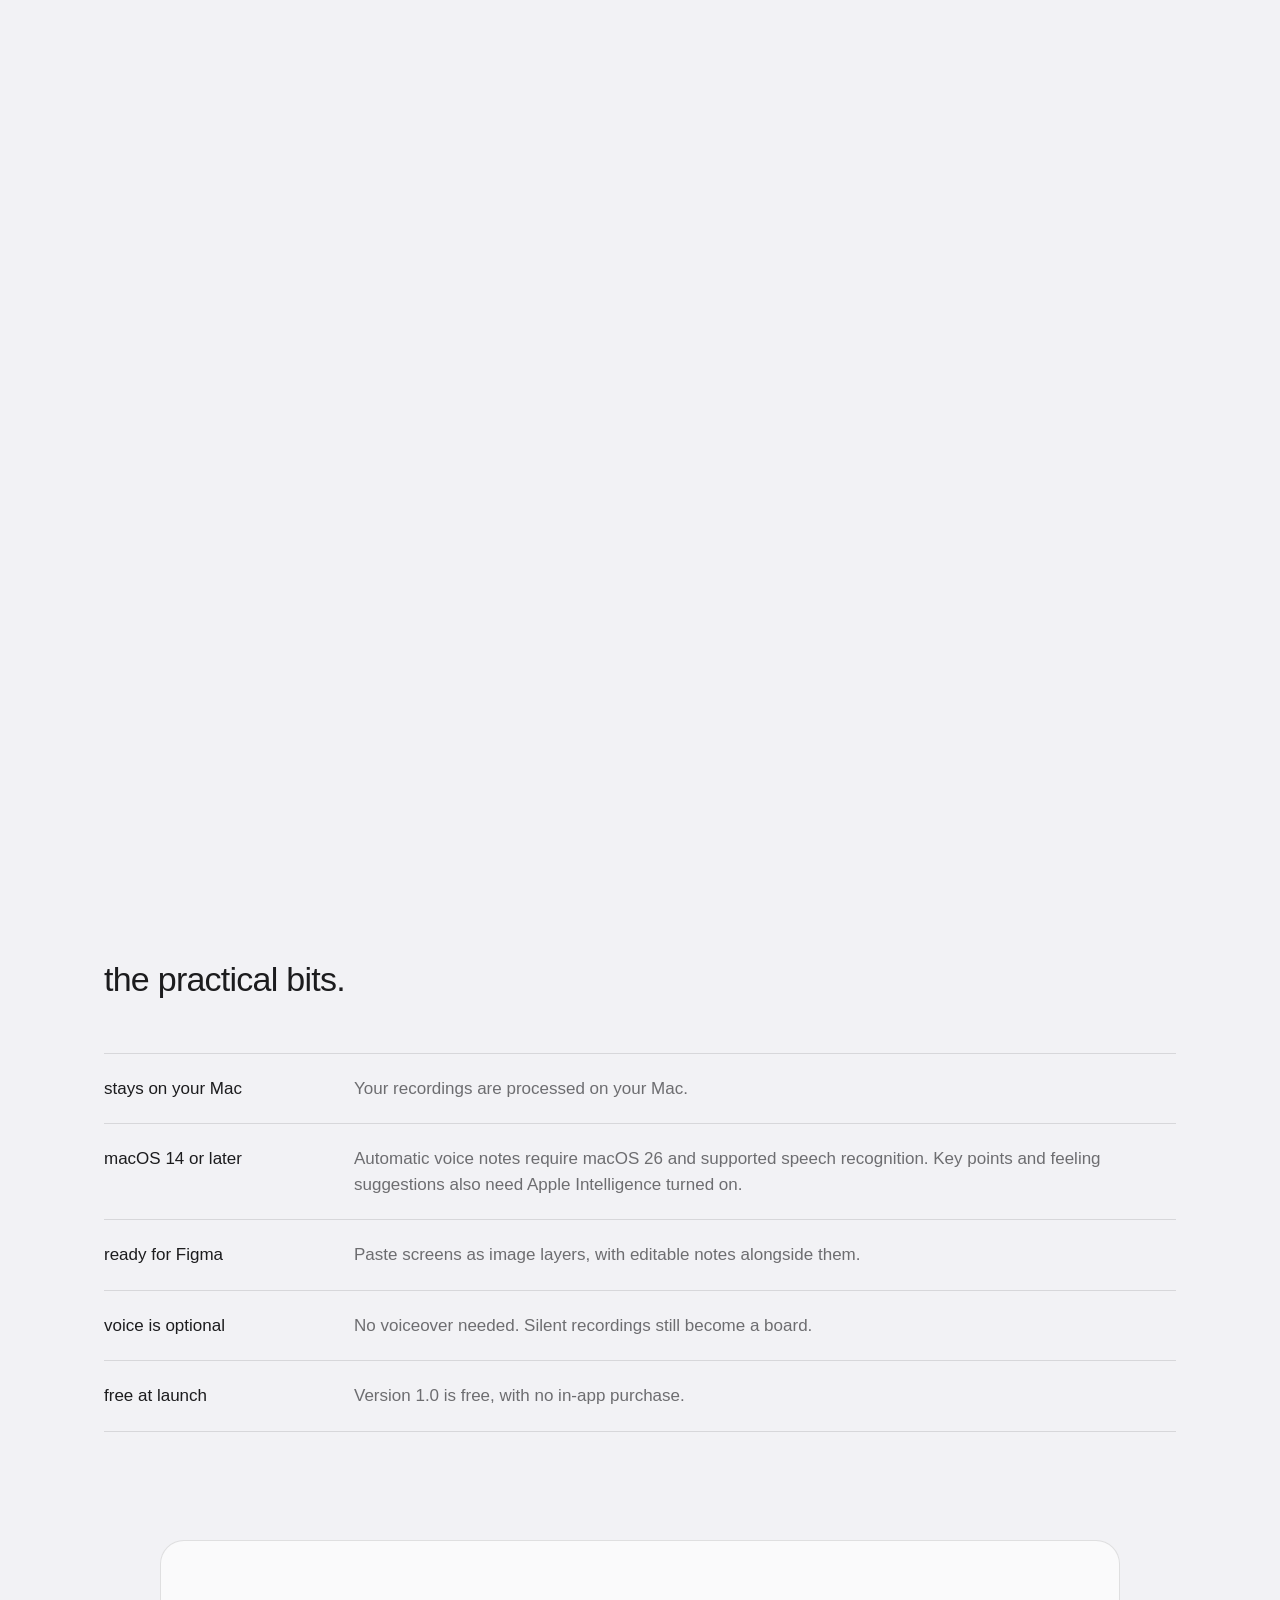
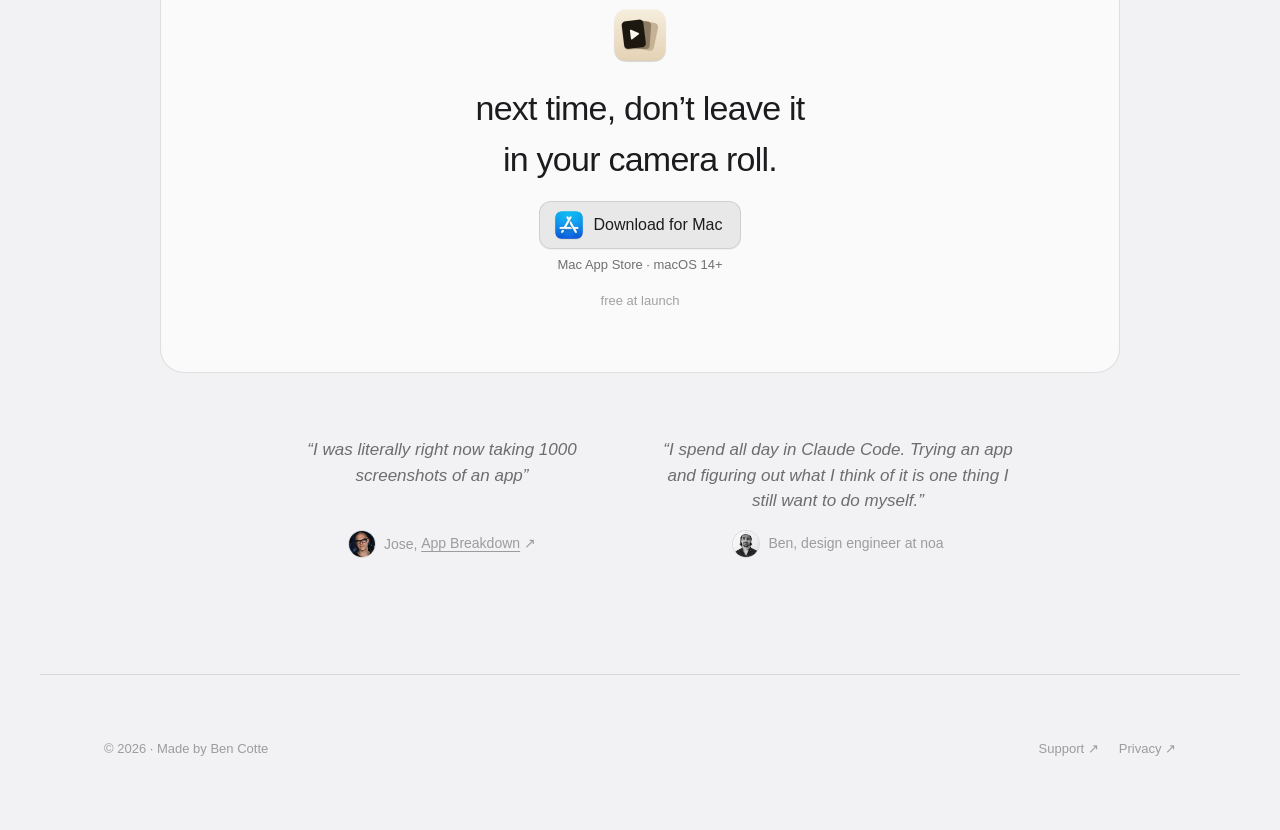
==== commit 8f441145: "Point Support and Privacy at flowbreakdown.com All three still linked to bencodev.github.io/flow-bre" ====
--- a/index.html
+++ b/index.html
@@ -20,7 +20,7 @@
     </a>
     <a href="#zone">How it works</a>
     <a href="#get">Good to know</a>
-    <a href="https://bencodev.github.io/flow-breakdown-site/support.html">Support</a>
+    <a href="https://flowbreakdown.com/support.html">Support</a>
   </nav>
   <div class="status">
     <span class="req">free · macOS 14+</span>
@@ -236,8 +236,8 @@
 <footer>
   <span>© 2026 · Made by Ben Cotte</span>
   <nav>
-    <a href="https://bencodev.github.io/flow-breakdown-site/support.html">Support ↗</a>
-    <a href="https://bencodev.github.io/flow-breakdown-site/privacy.html">Privacy ↗</a>
+    <a href="https://flowbreakdown.com/support.html">Support ↗</a>
+    <a href="https://flowbreakdown.com/privacy.html">Privacy ↗</a>
   </nav>
 </footer>
 
